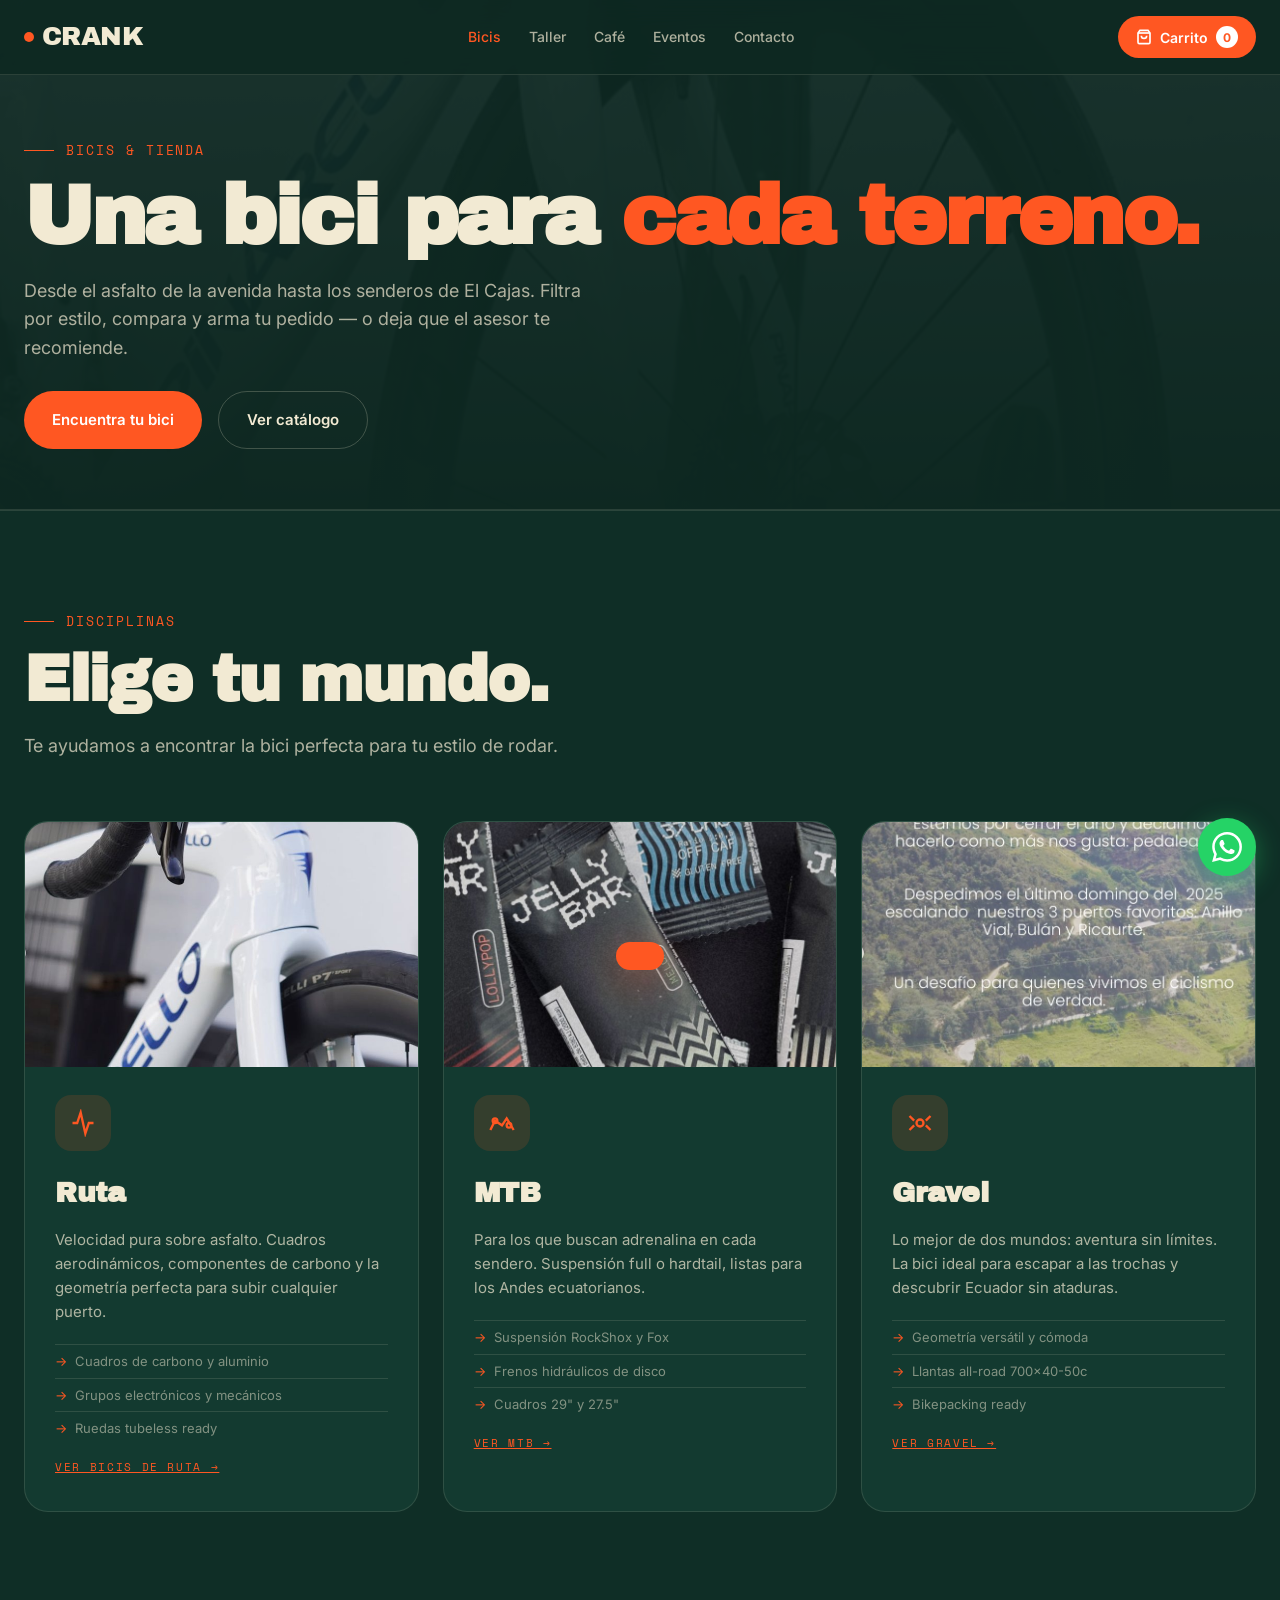
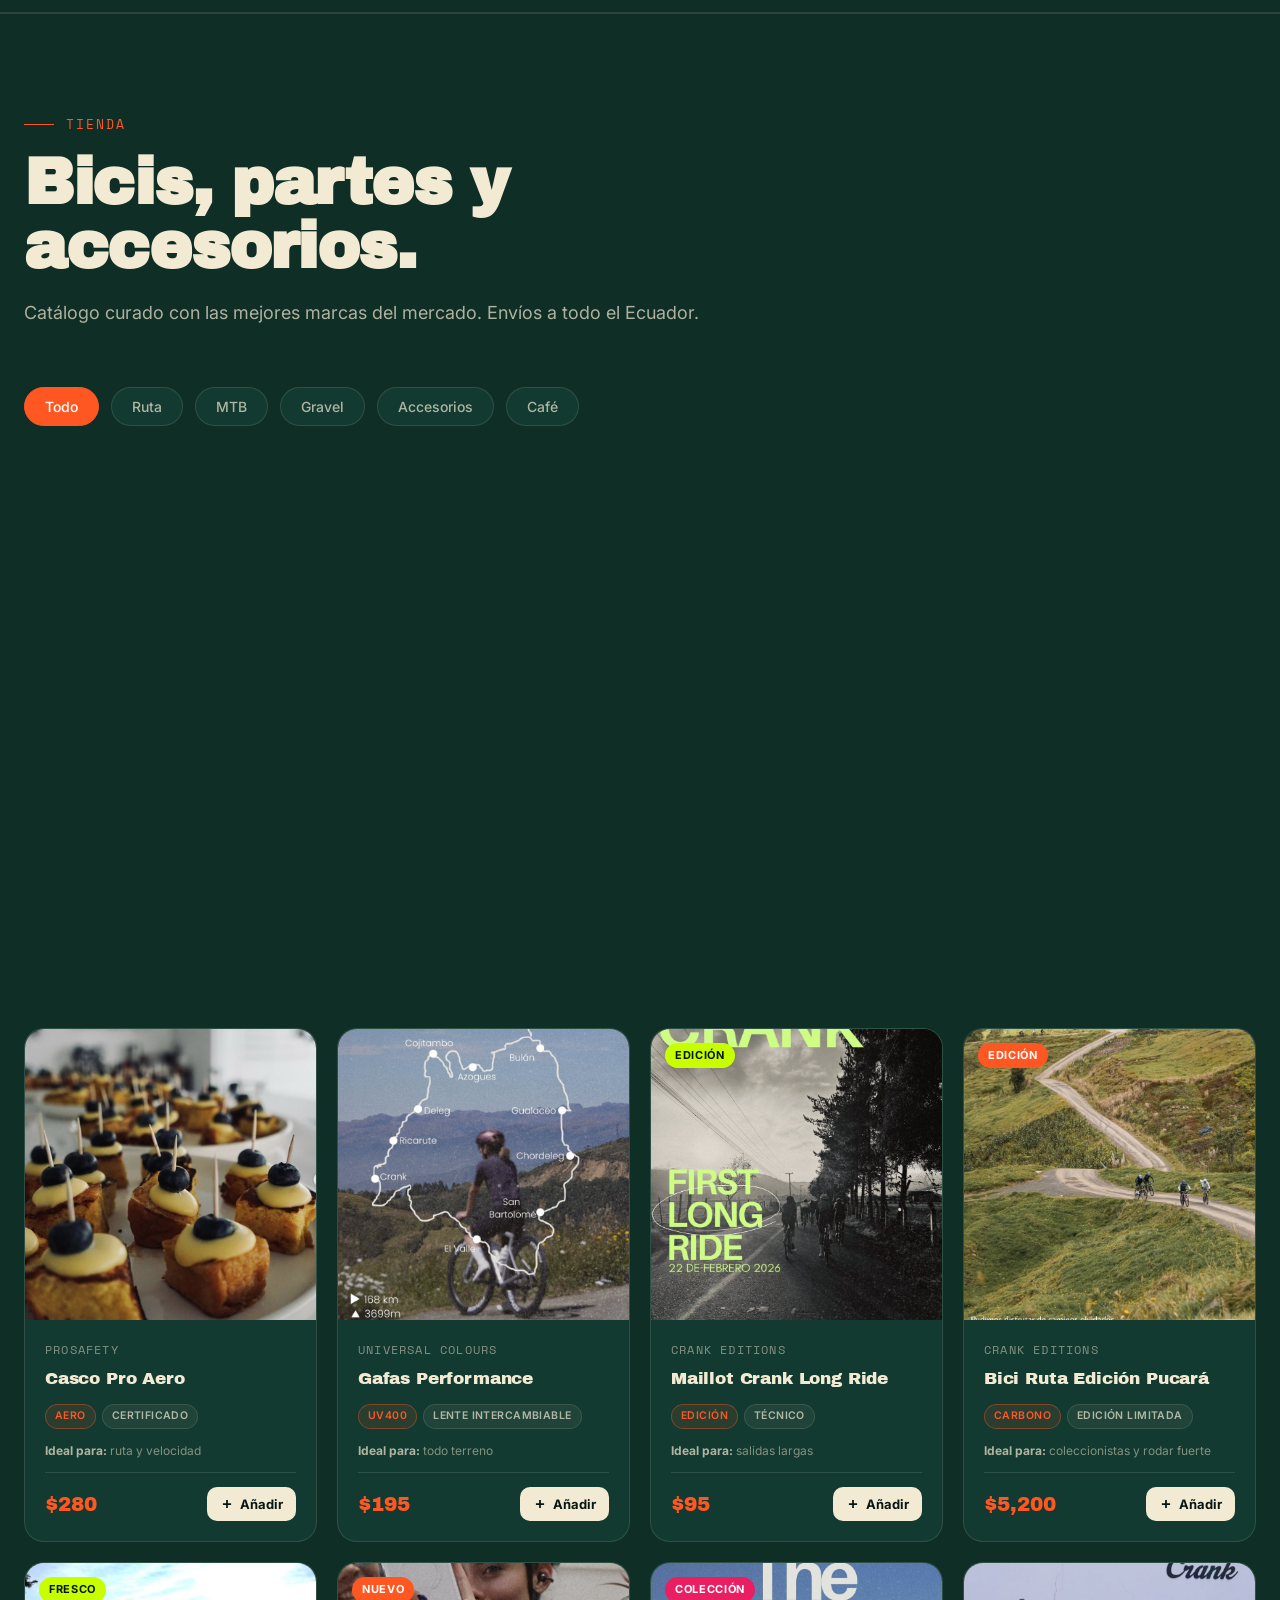
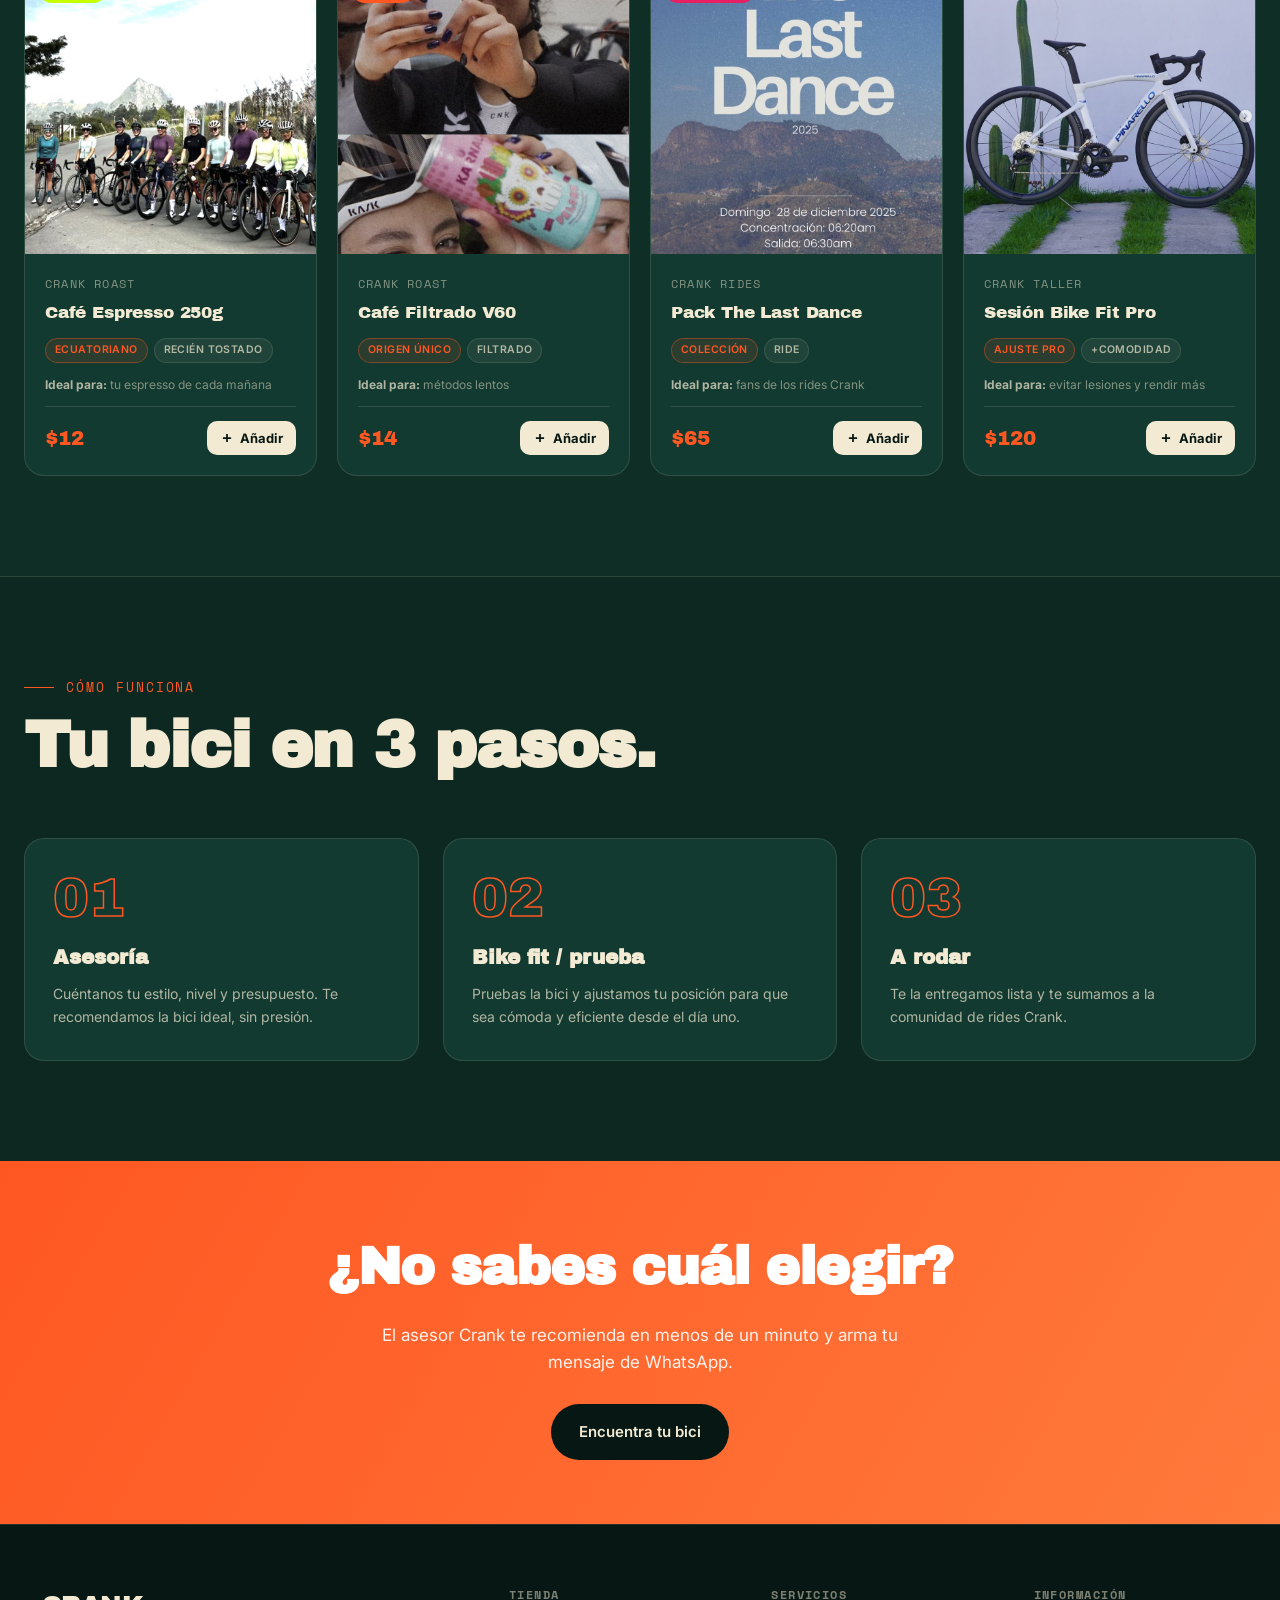
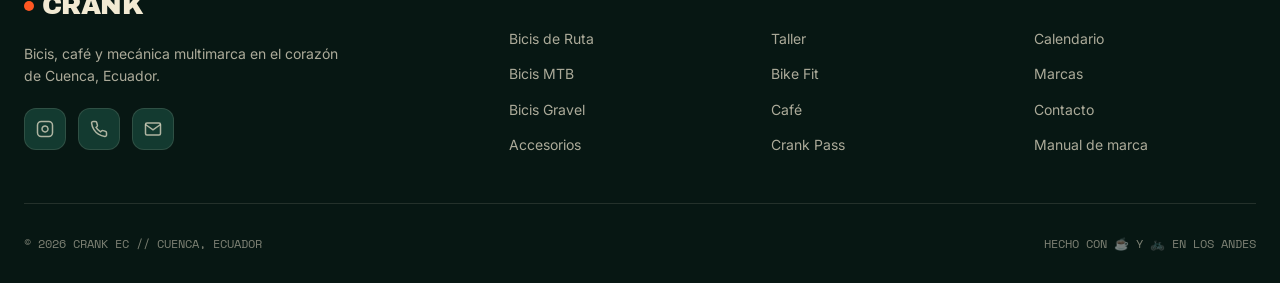
==== bicis.html @ f8bd555b "Rediseño multipágina: tienda, taller, café, eventos, contacto + asesor guiado" ====
<!DOCTYPE html>
<html lang="es">
<head>
<meta charset="UTF-8" />
<meta name="viewport" content="width=device-width, initial-scale=1.0" />
<title>Bicis y Tienda — Crank Cuenca</title>
<meta name="description" content="Bicicletas de ruta, MTB y gravel, accesorios y café en Crank Cuenca. Filtra por disciplina, compara y compra. Envíos a todo Ecuador." />
<meta property="og:title" content="Bicis y Tienda — Crank Cuenca" />
<meta property="og:description" content="Catálogo curado de bicicletas y accesorios. Ruta, MTB, gravel y más en Cuenca, Ecuador." />
<meta property="og:type" content="website" />
<meta property="og:image" content="img/bike-road.jpg" />
<link rel="preconnect" href="https://fonts.googleapis.com">
<link rel="preconnect" href="https://fonts.gstatic.com" crossorigin>
<link href="https://fonts.googleapis.com/css2?family=Archivo+Black&family=Archivo:wght@400;500;600;700;800&family=Inter:wght@300;400;500;600;700&family=Space+Mono:wght@400;700&display=swap" rel="stylesheet">
<link rel="stylesheet" href="site.css">
</head>
<body data-page="bicis">

<div id="site-header"></div>

<!-- PAGE HERO -->
<header class="page-hero">
  <div class="page-hero-bg" style="background-image:url('img/bike-road.jpg');"></div>
  <div class="container">
    <div class="section-eyebrow">Bicis &amp; Tienda</div>
    <h1>Una bici para <span class="accent">cada terreno.</span></h1>
    <p>Desde el asfalto de la avenida hasta los senderos de El Cajas. Filtra por estilo, compara y arma tu pedido — o deja que el asesor te recomiende.</p>
    <div class="hero-actions" style="margin-top:28px;">
      <a href="#" class="btn btn-primary" data-advisor="compra">Encuentra tu bici</a>
      <a href="#tienda" class="btn btn-outline">Ver catálogo</a>
    </div>
  </div>
</header>

<!-- DISCIPLINAS -->
<section id="disciplinas">
  <div class="container">
    <div class="section-header">
      <div class="section-eyebrow">Disciplinas</div>
      <h2 class="section-title">Elige tu mundo.</h2>
      <p class="section-desc">Te ayudamos a encontrar la bici perfecta para tu estilo de rodar.</p>
    </div>
    <div class="disciplines-grid">
      <div class="discipline reveal">
        <div class="discipline-img"><img src="img/white-bike-mountain.jpg" alt="Ciclismo de ruta" loading="lazy"/></div>
        <div class="discipline-body">
          <div class="discipline-icon"><svg width="28" height="28" viewBox="0 0 24 24" fill="none" stroke="currentColor" stroke-width="2"><path d="M3 12h4l3-9 4 18 3-9h4"/></svg></div>
          <h3>Ruta</h3>
          <p>Velocidad pura sobre asfalto. Cuadros aerodinámicos, componentes de carbono y la geometría perfecta para subir cualquier puerto.</p>
          <ul class="discipline-features">
            <li>Cuadros de carbono y aluminio</li>
            <li>Grupos electrónicos y mecánicos</li>
            <li>Ruedas tubeless ready</li>
          </ul>
          <a href="bicis.html?estilo=ruta#tienda" class="brand-link">Ver bicis de ruta →</a>
        </div>
      </div>
      <div class="discipline reveal">
        <div class="discipline-img"><img src="img/mtb-detail.jpg" alt="Mountain bike" loading="lazy"/></div>
        <div class="discipline-body">
          <div class="discipline-icon"><svg width="28" height="28" viewBox="0 0 24 24" fill="none" stroke="currentColor" stroke-width="2"><path d="M2 18l4-8 6 4 4-6 6 10"/><circle cx="6" cy="10" r="2"/><circle cx="18" cy="14" r="2"/></svg></div>
          <h3>MTB</h3>
          <p>Para los que buscan adrenalina en cada sendero. Suspensión full o hardtail, listas para los Andes ecuatorianos.</p>
          <ul class="discipline-features">
            <li>Suspensión RockShox y Fox</li>
            <li>Frenos hidráulicos de disco</li>
            <li>Cuadros 29" y 27.5"</li>
          </ul>
          <a href="bicis.html?estilo=mtb#tienda" class="brand-link">Ver MTB →</a>
        </div>
      </div>
      <div class="discipline reveal">
        <div class="discipline-img"><img src="img/mountain-path.jpg" alt="Bici gravel" loading="lazy"/></div>
        <div class="discipline-body">
          <div class="discipline-icon"><svg width="28" height="28" viewBox="0 0 24 24" fill="none" stroke="currentColor" stroke-width="2"><path d="M3 6l4 4M21 6l-4 4M3 18l4-4M21 18l-4-4"/><circle cx="12" cy="12" r="3"/></svg></div>
          <h3>Gravel</h3>
          <p>Lo mejor de dos mundos: aventura sin límites. La bici ideal para escapar a las trochas y descubrir Ecuador sin ataduras.</p>
          <ul class="discipline-features">
            <li>Geometría versátil y cómoda</li>
            <li>Llantas all-road 700x40-50c</li>
            <li>Bikepacking ready</li>
          </ul>
          <a href="bicis.html?estilo=gravel#tienda" class="brand-link">Ver gravel →</a>
        </div>
      </div>
    </div>
  </div>
</section>

<!-- TIENDA -->
<section class="bg-soft-section" id="tienda">
  <div class="container">
    <div class="section-header">
      <div class="section-eyebrow">Tienda</div>
      <h2 class="section-title">Bicis, partes y accesorios.</h2>
      <p class="section-desc">Catálogo curado con las mejores marcas del mercado. Envíos a todo el Ecuador.</p>
    </div>
    <div class="shop-filters">
      <button class="filter-btn active" data-filter="todo">Todo</button>
      <button class="filter-btn" data-filter="ruta">Ruta</button>
      <button class="filter-btn" data-filter="mtb">MTB</button>
      <button class="filter-btn" data-filter="gravel">Gravel</button>
      <button class="filter-btn" data-filter="accesorios">Accesorios</button>
      <button class="filter-btn" data-filter="cafe">Café</button>
    </div>
    <div class="products-grid" id="productsGrid"></div>
  </div>
</section>

<!-- PROCESO DE COMPRA -->
<section id="proceso">
  <div class="container">
    <div class="section-header">
      <div class="section-eyebrow">Cómo funciona</div>
      <h2 class="section-title">Tu bici en 3 pasos.</h2>
    </div>
    <div class="process-grid">
      <div class="process-step reveal"><div class="step-num">01</div><h4>Asesoría</h4><p>Cuéntanos tu estilo, nivel y presupuesto. Te recomendamos la bici ideal, sin presión.</p></div>
      <div class="process-step reveal"><div class="step-num">02</div><h4>Bike fit / prueba</h4><p>Pruebas la bici y ajustamos tu posición para que sea cómoda y eficiente desde el día uno.</p></div>
      <div class="process-step reveal"><div class="step-num">03</div><h4>A rodar</h4><p>Te la entregamos lista y te sumamos a la comunidad de rides Crank.</p></div>
    </div>
  </div>
</section>

<!-- FRANJA CTA -->
<div class="cta-band">
  <div class="container">
    <h2>¿No sabes cuál elegir?</h2>
    <p>El asesor Crank te recomienda en menos de un minuto y arma tu mensaje de WhatsApp.</p>
    <a href="#" class="btn" data-advisor="compra">Encuentra tu bici</a>
  </div>
</div>

<div id="site-footer"></div>

<script src="site.js" defer></script>
</body>
</html>
---- site.css ----
/* ==========================================================================
   CRANK — Hoja de estilos compartida (multipágina)
   Identidad visual original de Crank conservada. Solo se AGREGAN utilidades
   y componentes nuevos; nada del estilo previo fue eliminado.
   ========================================================================== */

* { box-sizing: border-box; margin: 0; padding: 0; }

:root {
  /* Brand palette */
  --forest: #0D2821;
  --forest-light: #194C3F;
  --forest-deep: #071713;
  --hueso: #F2EAD3;
  --hueso-light: #FAF6E9;
  --naranja: #FF5722;
  --naranja-hover: #FF7043;
  --lima: #C8FF00;
  --magenta: #E91E63;
  --carbon: #1A1A1A;
  --asphalt: #3D3D3D;
  --concrete: #737373;
  --offwhite: #FAFAF7;
  --line: rgba(242,234,211,0.12);
  --line-strong: rgba(242,234,211,0.22);

  /* Aliases for easy theme */
  --bg: var(--forest);
  --bg-soft: #0F2E26;
  --bg-card: #133A30;
  --text: var(--hueso);
  --text-dim: rgba(242,234,211,0.7);
  --text-muted: rgba(242,234,211,0.5);
  --accent: var(--naranja);
  --accent-hover: var(--naranja-hover);

  /* Layout tokens (nuevos) */
  --nav-h: 70px;
  --radius: 20px;
  --radius-lg: 24px;
  --maxw: 1280px;
}

html { scroll-behavior: smooth; }
body {
  font-family: 'Inter', -apple-system, BlinkMacSystemFont, sans-serif;
  background: var(--bg);
  color: var(--text);
  line-height: 1.6;
  overflow-x: hidden;
}

.container { max-width: var(--maxw); margin: 0 auto; padding: 0 24px; }

/* ===== NAV ===== */
nav {
  position: fixed; top: 0; left: 0; right: 0;
  z-index: 100;
  backdrop-filter: blur(14px);
  -webkit-backdrop-filter: blur(14px);
  background: rgba(13, 40, 33, 0.85);
  border-bottom: 1px solid var(--line);
  transition: padding 0.25s ease, background 0.25s ease;
}
.nav-inner {
  display: flex; align-items: center; justify-content: space-between;
  padding: 16px 24px;
  max-width: var(--maxw); margin: 0 auto;
  transition: padding 0.25s ease;
}
/* Header compactado al hacer scroll */
nav.scrolled { background: rgba(7, 23, 19, 0.92); }
nav.scrolled .nav-inner { padding: 9px 24px; }
nav.scrolled .logo { font-size: 22px; }

.logo {
  font-family: 'Archivo Black', sans-serif;
  font-size: 26px; letter-spacing: -0.02em;
  color: var(--text);
  text-decoration: none;
  display: flex; align-items: center; gap: 8px;
  transition: font-size 0.25s ease;
}
.logo-dot { width: 10px; height: 10px; background: var(--naranja); border-radius: 50%; }
.nav-links { display: flex; gap: 28px; list-style: none; align-items: center; }
.nav-links a {
  color: var(--text-dim);
  text-decoration: none;
  font-size: 14px; font-weight: 500;
  transition: color 0.2s;
}
.nav-links a:hover { color: var(--naranja); }
.nav-links a.active { color: var(--naranja); }
.nav-right { display: flex; align-items: center; gap: 14px; }
.nav-cart {
  background: var(--naranja);
  color: white;
  border: none;
  padding: 10px 18px;
  border-radius: 999px;
  font-weight: 600;
  font-size: 14px;
  cursor: pointer;
  display: flex; align-items: center; gap: 8px;
  transition: background 0.2s;
  font-family: inherit;
}
.nav-cart:hover { background: var(--naranja-hover); }
.nav-cart-count {
  background: white; color: var(--naranja);
  border-radius: 999px;
  min-width: 22px; height: 22px;
  display: inline-flex; align-items: center; justify-content: center;
  font-size: 12px; font-weight: 700;
  padding: 0 6px;
}

/* Hamburguesa móvil (nuevo) */
.nav-toggle {
  display: none;
  background: transparent; border: 1px solid var(--line-strong);
  color: var(--hueso); cursor: pointer;
  width: 42px; height: 42px; border-radius: 12px;
  align-items: center; justify-content: center;
}
.nav-toggle svg { width: 22px; height: 22px; }

/* Panel móvil deslizante */
.mobile-panel {
  position: fixed; top: 0; right: 0; bottom: 0;
  width: 100%; max-width: 320px;
  background: var(--bg-soft);
  border-left: 1px solid var(--line);
  z-index: 250;
  transform: translateX(100%);
  transition: transform 0.3s ease;
  display: flex; flex-direction: column;
  padding: 24px;
}
.mobile-panel.open { transform: translateX(0); }
.mobile-panel-head { display: flex; justify-content: space-between; align-items: center; margin-bottom: 28px; }
.mobile-panel a {
  color: var(--hueso); text-decoration: none;
  font-family: 'Archivo Black', sans-serif;
  font-size: 22px; padding: 12px 0;
  border-bottom: 1px solid var(--line);
  transition: color 0.2s;
}
.mobile-panel a:hover, .mobile-panel a.active { color: var(--naranja); }
.mobile-panel .btn { margin-top: 24px; justify-content: center; }
.mobile-overlay {
  position: fixed; inset: 0;
  background: rgba(7,23,19,0.7);
  z-index: 249; opacity: 0; pointer-events: none;
  transition: opacity 0.3s; backdrop-filter: blur(3px);
}
.mobile-overlay.open { opacity: 1; pointer-events: all; }

/* ===== HERO ===== */
.hero {
  min-height: 100vh;
  padding: 140px 0 60px;
  position: relative;
  overflow: hidden;
  background: var(--forest);
}
.hero-bg {
  position: absolute; inset: 0;
  background-image: url('img/hero-cyclist.jpg');
  background-size: cover;
  background-position: center 40%;
  opacity: 0.32;
  filter: contrast(1.05) saturate(0.85);
}
.hero-bg::after {
  content: '';
  position: absolute; inset: 0;
  background: linear-gradient(180deg,
    rgba(13,40,33,0.5) 0%,
    rgba(13,40,33,0.85) 60%,
    rgba(13,40,33,1) 100%);
}
.hero-content {
  position: relative;
  display: grid; grid-template-columns: 1.2fr 1fr; gap: 60px;
  align-items: center;
  min-height: calc(100vh - 200px);
}
.hero-tag {
  display: inline-flex; align-items: center; gap: 8px;
  background: rgba(255, 87, 34, 0.14);
  border: 1px solid rgba(255, 87, 34, 0.4);
  color: var(--naranja);
  padding: 7px 14px;
  border-radius: 999px;
  font-size: 13px; font-weight: 600;
  text-transform: uppercase;
  letter-spacing: 0.05em;
  margin-bottom: 28px;
}
.hero-tag-dot { width: 6px; height: 6px; background: var(--naranja); border-radius: 50%; animation: pulse 2s infinite; }
@keyframes pulse {
  0%, 100% { opacity: 1; }
  50% { opacity: 0.4; }
}
.hero h1 {
  font-family: 'Archivo Black', sans-serif;
  font-size: clamp(52px, 8vw, 110px);
  line-height: 0.95;
  letter-spacing: -0.03em;
  margin-bottom: 28px;
}
.hero h1 .accent { color: var(--naranja); }
.hero h1 .stroke {
  -webkit-text-stroke: 2px var(--hueso);
  color: transparent;
}
.hero p {
  font-size: 18px; color: var(--text-dim);
  max-width: 520px; margin-bottom: 36px;
}
.hero-actions { display: flex; gap: 16px; flex-wrap: wrap; }
.btn {
  display: inline-flex; align-items: center; gap: 10px;
  padding: 16px 28px;
  border-radius: 999px;
  font-weight: 600; font-size: 15px;
  text-decoration: none;
  cursor: pointer;
  border: none;
  transition: all 0.2s;
  font-family: inherit;
}
.btn-primary { background: var(--naranja); color: white; }
.btn-primary:hover { background: var(--naranja-hover); transform: translateY(-2px); }
.btn-outline {
  background: transparent;
  color: var(--text);
  border: 1px solid var(--line-strong);
}
.btn-outline:hover { border-color: var(--naranja); color: var(--naranja); }
.btn-lima { background: var(--lima); color: var(--forest-deep); }
.btn-lima:hover { background: #d8ff33; transform: translateY(-2px); }

.hero-visual {
  position: relative;
  display: flex; align-items: center; justify-content: center;
}
.hero-image {
  width: 100%; max-width: 480px;
  aspect-ratio: 4/5;
  border-radius: 24px;
  overflow: hidden;
  border: 1px solid var(--line);
  box-shadow: 0 30px 80px rgba(0,0,0,0.5), 0 0 60px rgba(255, 87, 34, 0.15);
  position: relative;
}
.hero-image img {
  width: 100%; height: 100%;
  object-fit: cover;
  display: block;
}
.stat-badge {
  position: absolute;
  background: var(--bg-card);
  border: 1px solid var(--line-strong);
  border-radius: 16px;
  padding: 14px 18px;
  backdrop-filter: blur(10px);
}
.stat-badge .num { font-family: 'Archivo Black', sans-serif; font-size: 22px; color: var(--naranja); }
.stat-badge .label { font-size: 11px; color: var(--text-dim); text-transform: uppercase; letter-spacing: 0.08em; }
.badge-1 { top: 8%; left: -10px; }
.badge-2 { bottom: 12%; right: -10px; }

/* Hero secundario para páginas internas (nuevo) */
.page-hero {
  padding: calc(var(--nav-h) + 70px) 0 60px;
  position: relative; overflow: hidden;
  border-bottom: 1px solid var(--line);
}
.page-hero .container { position: relative; z-index: 2; }
.page-hero-bg {
  position: absolute; inset: 0; background-size: cover; background-position: center;
  opacity: 0.22; filter: saturate(0.85);
}
.page-hero-bg::after {
  content: ''; position: absolute; inset: 0;
  background: linear-gradient(180deg, rgba(13,40,33,0.7), rgba(13,40,33,0.98));
}
.page-hero h1 {
  font-family: 'Archivo Black', sans-serif;
  font-size: clamp(40px, 6.5vw, 84px);
  line-height: 0.96; letter-spacing: -0.03em; margin-bottom: 20px;
}
.page-hero h1 .accent { color: var(--naranja); }
.page-hero p { font-size: 18px; color: var(--text-dim); max-width: 560px; }

/* ===== MARQUEE ===== */
.marquee {
  background: var(--lima);
  padding: 18px 0;
  overflow: hidden;
  border-top: 2px solid var(--forest-deep);
  border-bottom: 2px solid var(--forest-deep);
}
.marquee-track {
  display: flex; gap: 60px;
  white-space: nowrap;
  animation: scroll 30s linear infinite;
  font-family: 'Archivo Black', sans-serif;
  font-size: 22px;
  color: var(--forest-deep);
  letter-spacing: -0.01em;
}
.marquee-track span { display: inline-flex; align-items: center; gap: 60px; }
.marquee-track .dot { width: 12px; height: 12px; background: var(--forest-deep); border-radius: 50%; }
@keyframes scroll {
  0% { transform: translateX(0); }
  100% { transform: translateX(-50%); }
}

/* ===== SECTIONS ===== */
section { padding: 100px 0; position: relative; }
.section-header { margin-bottom: 60px; max-width: 720px; }
.section-eyebrow {
  color: var(--naranja);
  font-family: 'Space Mono', monospace;
  font-size: 13px;
  text-transform: uppercase;
  letter-spacing: 0.15em;
  margin-bottom: 16px;
  display: flex; align-items: center; gap: 12px;
}
.section-eyebrow::before {
  content: ''; width: 30px; height: 1px; background: var(--naranja);
}
.section-eyebrow.center { justify-content: center; }
.section-title {
  font-family: 'Archivo Black', sans-serif;
  font-size: clamp(36px, 5vw, 64px);
  line-height: 1;
  letter-spacing: -0.02em;
  margin-bottom: 20px;
  color: var(--hueso);
}
.section-desc { font-size: 18px; color: var(--text-dim); }

/* ===== DISCIPLINES ===== */
.bg-soft-section { background: var(--bg-soft); border-top: 1px solid var(--line); border-bottom: 1px solid var(--line); }
.bg-deep-section { background: var(--forest-deep); border-top: 1px solid var(--line); border-bottom: 1px solid var(--line); }
#disciplinas { background: var(--bg-soft); border-top: 1px solid var(--line); border-bottom: 1px solid var(--line); }
.disciplines-grid {
  display: grid; grid-template-columns: repeat(3, 1fr); gap: 24px;
}
.discipline {
  background: var(--bg-card);
  border: 1px solid var(--line);
  border-radius: 24px;
  overflow: hidden;
  transition: all 0.3s;
  display: flex; flex-direction: column;
}
.discipline:hover { border-color: var(--naranja); transform: translateY(-4px); }
.discipline-img {
  aspect-ratio: 16/10;
  overflow: hidden;
}
.discipline-img img {
  width: 100%; height: 100%;
  object-fit: cover;
  transition: transform 0.5s;
}
.discipline:hover .discipline-img img { transform: scale(1.06); }
.discipline-body { padding: 28px 30px 32px; }
.discipline-icon {
  width: 56px; height: 56px;
  background: rgba(255, 87, 34, 0.14);
  border-radius: 16px;
  display: flex; align-items: center; justify-content: center;
  margin-bottom: 20px;
  color: var(--naranja);
}
.discipline h3 {
  font-family: 'Archivo Black', sans-serif;
  font-size: 28px;
  margin-bottom: 12px;
  letter-spacing: -0.01em;
  color: var(--hueso);
}
.discipline p { color: var(--text-dim); margin-bottom: 20px; font-size: 15px; }
.discipline-features { list-style: none; }
.discipline-features li {
  color: var(--text-muted);
  font-size: 13px;
  padding: 6px 0;
  border-top: 1px solid var(--line);
  display: flex; align-items: center; gap: 8px;
}
.discipline-features li::before { content: '→'; color: var(--naranja); }

/* ===== SHOP ===== */
.shop-filters {
  display: flex; gap: 12px; margin-bottom: 36px; flex-wrap: wrap;
}
.filter-btn {
  background: var(--bg-card);
  border: 1px solid var(--line);
  color: var(--text-dim);
  padding: 10px 20px;
  border-radius: 999px;
  cursor: pointer;
  font-size: 14px; font-weight: 500;
  font-family: inherit;
  transition: all 0.2s;
}
.filter-btn:hover { color: var(--text); }
.filter-btn.active {
  background: var(--naranja);
  border-color: var(--naranja);
  color: white;
}
.products-grid {
  display: grid;
  grid-template-columns: repeat(auto-fill, minmax(260px, 1fr));
  gap: 20px;
}
.product {
  background: var(--bg-card);
  border: 1px solid var(--line);
  border-radius: 20px;
  overflow: hidden;
  transition: all 0.3s;
  display: flex; flex-direction: column;
}
.product:hover { border-color: var(--naranja); transform: translateY(-4px); }
.product-image {
  aspect-ratio: 1;
  background: var(--forest-deep);
  position: relative;
  overflow: hidden;
}
.product-image img {
  width: 100%; height: 100%;
  object-fit: cover;
  transition: transform 0.5s ease;
}
.product:hover .product-image img { transform: scale(1.06); }
.product-tag {
  position: absolute; top: 14px; left: 14px;
  background: var(--naranja);
  color: white;
  font-size: 11px; font-weight: 700;
  padding: 4px 10px;
  border-radius: 999px;
  text-transform: uppercase;
  letter-spacing: 0.06em;
}
.product-tag.lima { background: var(--lima); color: var(--forest-deep); }
.product-tag.magenta { background: var(--magenta); color: white; }
.product-info { padding: 20px; flex: 1; display: flex; flex-direction: column; }
.product-brand {
  color: var(--text-muted);
  font-size: 12px;
  text-transform: uppercase;
  letter-spacing: 0.1em;
  margin-bottom: 6px;
  font-family: 'Space Mono', monospace;
}
.product-name {
  font-family: 'Archivo Black', sans-serif;
  font-size: 17px;
  margin-bottom: 12px;
  letter-spacing: -0.01em;
  color: var(--hueso);
}
/* Atributos de producto (nuevo) */
.product-pills { display: flex; flex-wrap: wrap; gap: 6px; margin-bottom: 12px; }
.pill {
  font-size: 10.5px; font-weight: 600;
  padding: 3px 9px; border-radius: 999px;
  background: rgba(242,234,211,0.06);
  border: 1px solid var(--line);
  color: var(--text-dim);
  text-transform: uppercase; letter-spacing: 0.04em;
}
.pill.accent { color: var(--naranja); border-color: rgba(255,87,34,0.4); background: rgba(255,87,34,0.1); }
.product-ideal { font-size: 12px; color: var(--text-muted); margin-bottom: 12px; }
.product-ideal strong { color: var(--text-dim); }
.product-bottom {
  margin-top: auto;
  display: flex; align-items: center; justify-content: space-between;
  gap: 12px;
  padding-top: 14px;
  border-top: 1px solid var(--line);
}
.product-price {
  font-family: 'Archivo Black', sans-serif;
  font-size: 20px;
  color: var(--naranja);
}
.product-price small { font-family: 'Inter', sans-serif; font-size: 11px; color: var(--text-muted); font-weight: 500; display: block; }
.add-cart-btn {
  background: var(--hueso);
  color: var(--forest-deep);
  border: none;
  padding: 9px 13px;
  border-radius: 10px;
  cursor: pointer;
  font-weight: 700;
  font-size: 13px;
  transition: all 0.2s;
  display: inline-flex; align-items: center; gap: 6px;
  font-family: inherit;
}
.add-cart-btn:hover { background: var(--naranja); color: white; }

/* ===== REWARDS ===== */
#rewards {
  background: var(--forest-deep);
  border-top: 1px solid var(--line);
  border-bottom: 1px solid var(--line);
}
.rewards-grid {
  display: grid; grid-template-columns: 1fr 1fr; gap: 60px;
  align-items: center;
}
.rewards-card-visual {
  aspect-ratio: 1;
  background: var(--carbon);
  border-radius: 28px;
  border: 1px solid var(--line-strong);
  padding: 36px;
  display: flex; flex-direction: column; align-items: center; justify-content: center;
  text-align: center;
  position: relative;
  overflow: hidden;
}
.rewards-card-visual::before {
  content: '';
  position: absolute; inset: -2px;
  border-radius: 28px;
  padding: 3px;
  background: conic-gradient(from 180deg, var(--naranja), var(--lima), var(--magenta), var(--naranja));
  -webkit-mask: linear-gradient(#fff 0 0) content-box, linear-gradient(#fff 0 0);
  -webkit-mask-composite: xor;
  mask-composite: exclude;
  opacity: 0.6;
}
.rewards-circle {
  width: 200px; height: 200px;
  border-radius: 50%;
  background: var(--forest-deep);
  border: 4px solid transparent;
  background-image: linear-gradient(var(--forest-deep), var(--forest-deep)), conic-gradient(from 0deg, var(--naranja), var(--lima), var(--magenta), var(--naranja));
  background-origin: border-box;
  background-clip: padding-box, border-box;
  display: flex; align-items: center; justify-content: center;
  margin-bottom: 24px;
}
.rewards-circle-text {
  font-family: 'Archivo Black', sans-serif;
  font-size: 36px; color: var(--hueso);
  letter-spacing: -0.02em;
}
.rewards-stamps {
  display: grid; grid-template-columns: repeat(5, 1fr); gap: 10px;
  width: 100%; max-width: 320px;
  margin-top: 8px;
}
.stamp {
  aspect-ratio: 1;
  border: 2px solid var(--line-strong);
  border-radius: 50%;
  display: flex; align-items: center; justify-content: center;
  color: var(--text-muted);
}
.stamp.filled {
  background: var(--hueso);
  border-color: var(--hueso);
  color: var(--forest);
}
.stamp svg { width: 60%; height: 60%; }
.rewards-tiers {
  display: flex; flex-direction: column; gap: 16px;
  margin-top: 28px;
}
.tier {
  display: flex; align-items: center; gap: 16px;
  padding: 16px 20px;
  background: rgba(242,234,211,0.04);
  border: 1px solid var(--line);
  border-radius: 14px;
}
.tier-num {
  font-family: 'Archivo Black', sans-serif;
  font-size: 28px;
  color: var(--naranja);
  min-width: 50px;
}
.tier-info { flex: 1; }
.tier-info strong { color: var(--hueso); font-size: 15px; }
.tier-info p { color: var(--text-dim); font-size: 13px; margin-top: 2px; }

/* ===== CAFE ===== */
#cafe {
  background: var(--bg-soft);
  border-top: 1px solid var(--line);
  border-bottom: 1px solid var(--line);
}
.cafe-grid {
  display: grid; grid-template-columns: 1fr 1fr; gap: 60px;
  align-items: center;
}
.cafe-visual {
  aspect-ratio: 1;
  border-radius: 24px;
  border: 1px solid var(--line);
  overflow: hidden;
}
.cafe-visual img {
  width: 100%; height: 100%; object-fit: cover;
}
.cafe-features {
  display: grid; grid-template-columns: repeat(2, 1fr); gap: 14px;
  margin-top: 32px;
}
.cafe-feature {
  background: var(--bg-card);
  border: 1px solid var(--line);
  border-radius: 14px;
  padding: 18px;
}
.cafe-feature-num {
  font-family: 'Archivo Black', sans-serif;
  font-size: 30px; color: var(--naranja);
  line-height: 1;
}
.cafe-feature-label { color: var(--text-dim); font-size: 13px; margin-top: 6px; }

/* ===== TALLER ===== */
.services-grid {
  display: grid; grid-template-columns: repeat(auto-fit, minmax(260px, 1fr));
  gap: 1px;
  background: var(--line);
  border: 1px solid var(--line);
  border-radius: 24px;
  overflow: hidden;
}
.service {
  background: var(--bg-card);
  padding: 32px;
  transition: background 0.3s;
}
.service:hover { background: var(--bg-soft); }
.service-icon { color: var(--naranja); margin-bottom: 16px; }
.service h4 {
  font-family: 'Archivo Black', sans-serif;
  font-size: 19px;
  margin-bottom: 8px;
  letter-spacing: -0.01em;
  color: var(--hueso);
}
.service p { color: var(--text-dim); font-size: 14px; margin-bottom: 16px; }
.service-price {
  color: var(--naranja);
  font-family: 'Space Mono', monospace;
  font-size: 14px; font-weight: 700;
}

/* ===== CALENDAR ===== */
#calendario { background: var(--forest-deep); border-top: 1px solid var(--line); border-bottom: 1px solid var(--line); }
.events-list { display: flex; flex-direction: column; gap: 14px; }
.event {
  display: grid; grid-template-columns: 130px 1fr auto; gap: 24px;
  background: var(--bg-card);
  border: 1px solid var(--line);
  border-radius: 18px;
  padding: 24px 28px;
  align-items: center;
  transition: all 0.2s;
}
.event:hover { border-color: var(--naranja); }
.event-date {
  text-align: center;
  border-right: 1px solid var(--line);
  padding-right: 24px;
}
.event-date .day {
  font-family: 'Archivo Black', sans-serif;
  font-size: 38px; color: var(--naranja);
  line-height: 1;
}
.event-date .month {
  font-size: 12px; color: var(--text-dim);
  text-transform: uppercase; letter-spacing: 0.1em;
  margin-top: 4px;
  font-family: 'Space Mono', monospace;
}
.event-info h4 {
  font-family: 'Archivo Black', sans-serif;
  font-size: 22px;
  color: var(--hueso);
  letter-spacing: -0.01em;
  margin-bottom: 6px;
}
.event-info .meta {
  font-size: 13px; color: var(--text-dim);
  display: flex; gap: 18px; flex-wrap: wrap;
  margin-top: 4px;
}
.event-info .meta span { display: inline-flex; align-items: center; gap: 6px; }
.event-tag {
  font-size: 11px; font-weight: 700;
  padding: 4px 10px;
  border-radius: 999px;
  text-transform: uppercase;
  letter-spacing: 0.06em;
}
.event-tag.ride { background: rgba(255, 87, 34, 0.15); color: var(--naranja); border: 1px solid rgba(255, 87, 34, 0.4); }
.event-tag.evento { background: rgba(200, 255, 0, 0.12); color: var(--lima); border: 1px solid rgba(200, 255, 0, 0.4); }
.event-tag.female { background: rgba(233, 30, 99, 0.15); color: var(--magenta); border: 1px solid rgba(233, 30, 99, 0.4); }
.event-cta a {
  color: var(--hueso); text-decoration: none;
  font-weight: 600; font-size: 14px;
  border: 1px solid var(--line-strong);
  padding: 10px 18px; border-radius: 999px;
  display: inline-flex; align-items: center; gap: 6px;
  transition: all 0.2s;
}
.event-cta a:hover { background: var(--naranja); border-color: var(--naranja); color: white; }

/* ===== MARCAS ===== */
#marcas { background: var(--bg-soft); border-top: 1px solid var(--line); border-bottom: 1px solid var(--line); }
.brands-grid {
  display: grid;
  grid-template-columns: repeat(auto-fit, minmax(260px, 1fr));
  gap: 20px;
}
.brand {
  background: var(--bg-card);
  border: 1px solid var(--line);
  border-radius: 20px;
  padding: 36px 28px;
  text-align: center;
  transition: all 0.3s;
  text-decoration: none;
  color: inherit;
  display: block;
}
.brand:hover { border-color: var(--naranja); transform: translateY(-4px); }
.brand-logomark {
  height: 80px;
  display: flex; align-items: center; justify-content: center;
  margin-bottom: 18px;
}
.brand-logomark .uc-logo {
  font-family: 'Archivo Black', sans-serif;
  font-size: 22px;
  color: var(--hueso);
  letter-spacing: 0.04em;
  line-height: 1;
  text-align: center;
}
.brand-logomark .uc-logo small {
  display: block;
  font-family: 'Space Mono', monospace;
  font-size: 10px;
  color: var(--naranja);
  letter-spacing: 0.18em;
  margin-top: 8px;
  font-weight: 700;
}
.brand-logomark .oneup-logo {
  font-family: 'Archivo Black', sans-serif;
  font-size: 30px;
  color: var(--lima);
  letter-spacing: -0.04em;
  line-height: 1;
}
.brand-logomark .oneup-logo span {
  font-family: 'Inter', sans-serif;
  font-weight: 300;
  font-size: 14px;
  color: var(--text-dim);
  display: block;
  letter-spacing: 0.06em;
  margin-top: 6px;
}
.brand-tag {
  color: var(--naranja);
  font-family: 'Space Mono', monospace;
  font-size: 11px;
  text-transform: uppercase;
  letter-spacing: 0.15em;
  margin-bottom: 10px;
}
.brand h4 {
  font-family: 'Archivo Black', sans-serif;
  font-size: 18px;
  color: var(--hueso);
  margin-bottom: 10px;
}
.brand p { color: var(--text-dim); font-size: 13px; }
.brand-link {
  color: var(--naranja);
  font-family: 'Space Mono', monospace;
  font-size: 11px;
  text-transform: uppercase;
  letter-spacing: 0.15em;
  margin-top: 14px;
  display: inline-block;
}

/* ===== GALLERY ===== */
.gallery-grid {
  display: grid;
  grid-template-columns: repeat(4, 1fr);
  grid-auto-rows: 1fr;
  gap: 12px;
}
.gallery-grid > div {
  aspect-ratio: 1;
  border-radius: 16px;
  overflow: hidden;
  position: relative;
  cursor: pointer;
  border: 1px solid var(--line);
}
.gallery-grid > div.tall { grid-row: span 2; aspect-ratio: 1 / 2; }
.gallery-grid > div.wide { grid-column: span 2; aspect-ratio: 2 / 1; }
.gallery-grid img {
  width: 100%; height: 100%;
  object-fit: cover;
  transition: transform 0.6s ease;
}
.gallery-grid > div::after {
  content: '';
  position: absolute; inset: 0;
  background: linear-gradient(180deg, transparent 60%, rgba(7,23,19,0.7));
  opacity: 0;
  transition: opacity 0.3s;
}
.gallery-grid > div:hover img { transform: scale(1.08); }
.gallery-grid > div:hover::after { opacity: 1; }
.gallery-cta { margin-top: 36px; text-align: center; }
/* Filtros de galería (nuevo, opcional) */
.gallery-grid > div.hide { display: none; }

/* ===== CONTACTO + FORM ===== */
#contacto { background: var(--forest-deep); }
.contact-grid {
  display: grid; grid-template-columns: 1fr 1fr; gap: 32px;
}
.contact-card {
  background: var(--bg-card);
  border: 1px solid var(--line);
  border-radius: 24px;
  padding: 36px;
}
.contact-card h3 {
  font-family: 'Archivo Black', sans-serif;
  font-size: 24px;
  margin-bottom: 20px;
  color: var(--hueso);
}
.contact-row {
  display: flex; align-items: center; gap: 16px;
  padding: 14px 0;
  border-bottom: 1px solid var(--line);
}
.contact-row:last-child { border-bottom: none; }
.contact-icon {
  width: 42px; height: 42px;
  background: rgba(255, 87, 34, 0.14);
  border-radius: 12px;
  display: flex; align-items: center; justify-content: center;
  color: var(--naranja);
  flex-shrink: 0;
}
.contact-row .label { font-size: 11px; color: var(--text-muted); text-transform: uppercase; letter-spacing: 0.1em; }
.contact-row .value { font-size: 15px; color: var(--text); font-weight: 500; }
.contact-row a { color: inherit; text-decoration: none; }
.contact-row a:hover { color: var(--naranja); }
.hours-list { list-style: none; }
.hours-list li {
  display: flex; justify-content: space-between;
  padding: 8px 0;
  border-bottom: 1px solid var(--line);
  font-size: 14px;
}
.hours-list li:last-child { border-bottom: none; }
.hours-list li span:first-child { color: var(--text-dim); }
.hours-list li.closed span:last-child { color: var(--text-muted); }

/* ===== FORM ===== */
.form-section {
  padding: 100px 0;
  background: var(--bg-soft);
  border-top: 1px solid var(--line);
  border-bottom: 1px solid var(--line);
}
.form-wrapper {
  max-width: 720px; margin: 0 auto;
  background: var(--bg-card);
  border: 1px solid var(--line);
  border-radius: 24px;
  padding: 48px;
}
.form-tabs {
  display: flex; gap: 8px;
  background: var(--forest-deep);
  border-radius: 12px;
  padding: 6px;
  margin-bottom: 32px;
}
.form-tab {
  flex: 1;
  padding: 12px 16px;
  background: transparent;
  border: none;
  border-radius: 8px;
  color: var(--text-dim);
  cursor: pointer;
  font-weight: 600; font-size: 14px;
  font-family: inherit;
  transition: all 0.2s;
}
.form-tab.active {
  background: var(--naranja); color: white;
}
.form-row {
  display: grid; grid-template-columns: 1fr 1fr; gap: 16px;
  margin-bottom: 16px;
}
.form-field { display: flex; flex-direction: column; }
.form-field label {
  font-size: 12px; color: var(--text-dim);
  text-transform: uppercase; letter-spacing: 0.08em;
  margin-bottom: 8px;
  font-weight: 600;
}
.form-field input, .form-field select, .form-field textarea {
  background: var(--forest-deep);
  border: 1px solid var(--line);
  border-radius: 10px;
  padding: 14px 16px;
  color: var(--hueso);
  font-family: inherit;
  font-size: 14px;
  transition: border-color 0.2s;
}
.form-field input:focus, .form-field select:focus, .form-field textarea:focus {
  outline: none;
  border-color: var(--naranja);
}
.form-field textarea { min-height: 100px; resize: vertical; }
.form-submit {
  width: 100%;
  margin-top: 24px;
  background: var(--naranja);
  color: white;
  border: none;
  padding: 16px;
  border-radius: 12px;
  font-weight: 700; font-size: 15px;
  cursor: pointer;
  font-family: inherit;
  transition: background 0.2s;
}
.form-submit:hover { background: var(--naranja-hover); }
.form-pane { display: none; }
.form-pane.active { display: block; }

/* ===== FOOTER ===== */
footer {
  background: var(--forest-deep);
  border-top: 1px solid var(--line);
  padding: 60px 0 30px;
}
.footer-grid {
  display: grid; grid-template-columns: 2fr 1fr 1fr 1fr; gap: 40px;
  margin-bottom: 40px;
}
.footer-col h5 {
  font-size: 12px;
  text-transform: uppercase;
  letter-spacing: 0.12em;
  color: var(--text-muted);
  margin-bottom: 16px;
  font-family: 'Space Mono', monospace;
}
.footer-col ul { list-style: none; }
.footer-col ul li { padding: 5px 0; }
.footer-col ul a { color: var(--text-dim); text-decoration: none; font-size: 14px; transition: color 0.2s; }
.footer-col ul a:hover { color: var(--naranja); }
.footer-tagline { color: var(--text-dim); font-size: 14px; margin-top: 16px; max-width: 320px; }
.footer-social { display: flex; gap: 12px; margin-top: 20px; }
.footer-social a {
  width: 42px; height: 42px;
  background: var(--bg-card);
  border: 1px solid var(--line);
  border-radius: 12px;
  display: flex; align-items: center; justify-content: center;
  color: var(--text-dim);
  transition: all 0.2s;
}
.footer-social a:hover { background: var(--naranja); border-color: var(--naranja); color: white; }
.footer-bottom {
  padding-top: 30px;
  border-top: 1px solid var(--line);
  display: flex; justify-content: space-between; align-items: center;
  color: var(--text-muted);
  font-size: 12px;
  font-family: 'Space Mono', monospace;
}

/* ===== CART DRAWER ===== */
.cart-overlay {
  position: fixed; inset: 0;
  background: rgba(7,23,19,0.8);
  z-index: 200;
  opacity: 0; pointer-events: none;
  transition: opacity 0.3s;
  backdrop-filter: blur(4px);
}
.cart-overlay.open { opacity: 1; pointer-events: all; }
.cart-drawer {
  position: fixed; top: 0; right: 0; bottom: 0;
  width: 100%; max-width: 460px;
  background: var(--bg-soft);
  border-left: 1px solid var(--line);
  z-index: 201;
  transform: translateX(100%);
  transition: transform 0.3s;
  display: flex; flex-direction: column;
}
.cart-drawer.open { transform: translateX(0); }
.cart-header {
  padding: 24px;
  border-bottom: 1px solid var(--line);
  display: flex; justify-content: space-between; align-items: center;
}
.cart-header h3 { font-family: 'Archivo Black', sans-serif; font-size: 22px; color: var(--hueso); }
.cart-close {
  background: transparent; border: none;
  color: var(--text); cursor: pointer;
  width: 36px; height: 36px;
  display: flex; align-items: center; justify-content: center;
  border-radius: 10px;
  transition: background 0.2s;
}
.cart-close:hover { background: var(--bg-card); }
.cart-items { flex: 1; overflow-y: auto; padding: 20px 24px; }
.cart-item { display: flex; gap: 14px; padding: 14px 0; border-bottom: 1px solid var(--line); }
.cart-item-image {
  width: 70px; height: 70px;
  background: var(--bg-card);
  border-radius: 10px;
  flex-shrink: 0;
  overflow: hidden;
}
.cart-item-image img { width: 100%; height: 100%; object-fit: cover; }
.cart-item-info { flex: 1; }
.cart-item-name { font-weight: 600; font-size: 14px; margin-bottom: 4px; color: var(--hueso); }
.cart-item-price { color: var(--naranja); font-weight: 700; font-size: 14px; font-family: 'Space Mono', monospace; }
.cart-qty { display: flex; align-items: center; gap: 8px; margin-top: 8px; }
.cart-qty button {
  width: 26px; height: 26px;
  background: var(--bg-card);
  border: 1px solid var(--line);
  color: var(--text); border-radius: 6px;
  cursor: pointer; font-size: 14px;
  font-family: inherit;
}
.cart-qty button:hover { border-color: var(--naranja); }
.cart-qty span { min-width: 24px; text-align: center; font-weight: 600; font-size: 14px; }
.cart-empty { text-align: center; padding: 60px 24px; color: var(--text-muted); }
.cart-footer { padding: 20px 24px; border-top: 1px solid var(--line); background: var(--forest-deep); }
.cart-total {
  display: flex; justify-content: space-between;
  margin-bottom: 14px;
  font-family: 'Archivo Black', sans-serif;
  font-size: 22px;
  color: var(--hueso);
}
.cart-total .amount { color: var(--naranja); }
.pay-options {
  display: grid; grid-template-columns: 1fr 1fr; gap: 10px;
  margin-bottom: 8px;
}
.pay-btn {
  background: var(--bg-card);
  color: var(--hueso);
  border: 1px solid var(--line);
  padding: 14px 12px;
  border-radius: 12px;
  font-weight: 700; font-size: 13px;
  cursor: pointer;
  font-family: inherit;
  transition: all 0.2s;
  display: flex; flex-direction: column; align-items: center; gap: 4px;
}
.pay-btn:hover { border-color: var(--naranja); }
.pay-btn.whatsapp { background: #25D366; color: white; border-color: #25D366; }
.pay-btn.whatsapp:hover { background: #1ebe5a; }
.pay-btn.bank { background: var(--lima); color: var(--forest-deep); border-color: var(--lima); }
.pay-btn.bank:hover { background: #d8ff33; }
.pay-btn svg { margin-bottom: 4px; }
.pay-btn-label { font-size: 12px; opacity: 0.85; font-weight: 500; }
.checkout-note { font-size: 11px; color: var(--text-muted); text-align: center; margin-top: 10px; }

/* ===== TOAST ===== */
.toast {
  position: fixed; bottom: 30px; left: 50%;
  transform: translateX(-50%) translateY(100px);
  background: var(--naranja);
  color: white;
  padding: 14px 24px;
  border-radius: 999px;
  font-weight: 600;
  font-size: 14px;
  z-index: 300;
  transition: transform 0.3s;
  box-shadow: 0 10px 40px rgba(255, 87, 34, 0.4);
}
.toast.show { transform: translateX(-50%) translateY(0); }

/* ===== MODAL (bank info) ===== */
.modal-overlay {
  position: fixed; inset: 0;
  background: rgba(7,23,19,0.85);
  z-index: 400;
  display: none; align-items: center; justify-content: center;
  padding: 20px;
  backdrop-filter: blur(8px);
}
.modal-overlay.open { display: flex; }
.modal {
  background: var(--bg-soft);
  border: 1px solid var(--line-strong);
  border-radius: 20px;
  padding: 36px;
  max-width: 480px; width: 100%;
  color: var(--hueso);
  max-height: 90vh; overflow-y: auto;
}
.modal h3 { font-family: 'Archivo Black', sans-serif; font-size: 24px; margin-bottom: 8px; }
.modal p.sub { color: var(--text-dim); font-size: 14px; margin-bottom: 24px; }
.bank-row {
  display: flex; justify-content: space-between;
  padding: 12px 0;
  border-bottom: 1px solid var(--line);
  font-size: 14px;
  align-items: center; gap: 8px;
}
.bank-row:last-of-type { border: none; }
.bank-row span:first-child { color: var(--text-dim); }
.bank-row span:nth-child(2) { color: var(--hueso); font-weight: 600; font-family: 'Space Mono', monospace; user-select: all; margin-left: auto; }
.bank-row button.copy {
  background: transparent; border: 1px solid var(--line);
  color: var(--text); cursor: pointer;
  width: 28px; height: 28px; border-radius: 6px;
  font-family: inherit;
  transition: all 0.2s;
  display: inline-flex; align-items: center; justify-content: center;
}
.bank-row button.copy:hover { border-color: var(--naranja); }
.modal-cta { margin-top: 24px; display: flex; gap: 10px; }
.modal-cta button {
  flex: 1; padding: 14px; border-radius: 10px;
  font-weight: 700; font-size: 14px; cursor: pointer;
  border: none; font-family: inherit;
}
.modal-cta .confirm { background: var(--naranja); color: white; }
.modal-cta .confirm:hover { background: var(--naranja-hover); }
.modal-cta .cancel { background: var(--bg-card); color: var(--hueso); border: 1px solid var(--line); }

/* ==========================================================================
   COMPONENTES NUEVOS (concepto Lumière → adaptado a Crank)
   ========================================================================== */

/* --- Reveal on scroll --- */
.reveal { opacity: 0; transform: translateY(24px); transition: opacity 0.6s ease, transform 0.6s ease; }
.reveal.in { opacity: 1; transform: none; }
@media (prefers-reduced-motion: reduce) {
  .reveal { opacity: 1; transform: none; transition: none; }
}

/* --- Tira de confianza (stats band) --- */
.trust-strip { background: var(--forest-deep); border-bottom: 1px solid var(--line); padding: 0; }
.trust-grid {
  display: grid; grid-template-columns: repeat(4, 1fr);
  border-left: 1px solid var(--line);
}
.trust-item {
  padding: 36px 24px; text-align: center;
  border-right: 1px solid var(--line);
}
.trust-item .num { font-family: 'Archivo Black', sans-serif; font-size: clamp(32px,4vw,48px); color: var(--naranja); line-height: 1; }
.trust-item .label { color: var(--text-dim); font-size: 13px; margin-top: 8px; text-transform: uppercase; letter-spacing: 0.08em; }

/* --- Segmentos "Compra por tu estilo" --- */
.segments-grid {
  display: grid; grid-template-columns: repeat(3, 1fr); gap: 18px;
}
.segment {
  position: relative; overflow: hidden;
  border: 1px solid var(--line); border-radius: 20px;
  min-height: 240px; display: flex; flex-direction: column; justify-content: flex-end;
  padding: 28px; text-decoration: none; color: var(--hueso);
  transition: all 0.3s; background: var(--bg-card);
}
.segment img {
  position: absolute; inset: 0; width: 100%; height: 100%;
  object-fit: cover; opacity: 0.45; transition: transform 0.5s, opacity 0.3s; z-index: 0;
}
.segment::after { content: ''; position: absolute; inset: 0; background: linear-gradient(180deg, transparent 30%, rgba(7,23,19,0.92)); z-index: 1; }
.segment > * { position: relative; z-index: 2; }
.segment:hover { border-color: var(--naranja); transform: translateY(-4px); }
.segment:hover img { transform: scale(1.07); opacity: 0.55; }
.segment .seg-kicker { font-family: 'Space Mono', monospace; font-size: 11px; color: var(--lima); text-transform: uppercase; letter-spacing: 0.14em; margin-bottom: 8px; }
.segment h3 { font-family: 'Archivo Black', sans-serif; font-size: 26px; letter-spacing: -0.01em; margin-bottom: 6px; }
.segment p { color: var(--text-dim); font-size: 13px; }
.segment .seg-arrow { margin-top: 14px; color: var(--naranja); font-weight: 700; font-size: 14px; display: inline-flex; align-items: center; gap: 6px; }

/* --- Disparadores de intención --- */
.intent-grid {
  display: grid; grid-template-columns: repeat(4, 1fr); gap: 14px;
}
.intent {
  background: var(--bg-card); border: 1px solid var(--line);
  border-radius: 16px; padding: 24px 22px;
  cursor: pointer; text-align: left; color: var(--hueso);
  font-family: inherit; transition: all 0.25s;
  display: flex; flex-direction: column; gap: 10px; text-decoration: none;
}
.intent:hover { border-color: var(--naranja); transform: translateY(-3px); background: var(--bg-soft); }
.intent .intent-icon { width: 44px; height: 44px; border-radius: 12px; background: rgba(255,87,34,0.14); color: var(--naranja); display: flex; align-items: center; justify-content: center; }
.intent strong { font-size: 15px; color: var(--hueso); font-weight: 700; }
.intent span { font-size: 13px; color: var(--text-dim); }

/* --- Proceso (3 pasos) --- */
.process-grid { display: grid; grid-template-columns: repeat(3, 1fr); gap: 24px; }
.process-step { position: relative; padding: 32px 28px; background: var(--bg-card); border: 1px solid var(--line); border-radius: 20px; }
.process-step .step-num {
  font-family: 'Archivo Black', sans-serif; font-size: 54px; line-height: 1;
  color: transparent; -webkit-text-stroke: 1.5px var(--naranja); margin-bottom: 16px;
}
.process-step h4 { font-family: 'Archivo Black', sans-serif; font-size: 20px; color: var(--hueso); margin-bottom: 10px; }
.process-step p { color: var(--text-dim); font-size: 14px; }

/* --- Diferenciadores "Por qué Crank" --- */
.diff-grid { display: grid; grid-template-columns: repeat(3, 1fr); gap: 18px; }
.diff { background: var(--bg-card); border: 1px solid var(--line); border-radius: 18px; padding: 28px; transition: all 0.3s; }
.diff:hover { border-color: var(--naranja); transform: translateY(-3px); }
.diff .diff-icon { width: 50px; height: 50px; border-radius: 14px; background: rgba(255,87,34,0.14); color: var(--naranja); display: flex; align-items: center; justify-content: center; margin-bottom: 18px; }
.diff h4 { font-family: 'Archivo Black', sans-serif; font-size: 18px; color: var(--hueso); margin-bottom: 8px; }
.diff p { color: var(--text-dim); font-size: 14px; }

/* --- Slider antes / después --- */
.ba-wrap { max-width: 900px; margin: 0 auto; }
.ba-slider {
  position: relative; width: 100%; aspect-ratio: 16/10; border-radius: 20px;
  overflow: hidden; border: 1px solid var(--line-strong); user-select: none; touch-action: none;
}
.ba-slider img { position: absolute; inset: 0; width: 100%; height: 100%; object-fit: cover; pointer-events: none; }
.ba-after { clip-path: inset(0 0 0 50%); }
.ba-label { position: absolute; bottom: 16px; padding: 6px 14px; border-radius: 999px; font-size: 12px; font-weight: 700; text-transform: uppercase; letter-spacing: 0.06em; z-index: 3; }
.ba-label.before { left: 16px; background: rgba(7,23,19,0.7); color: var(--hueso); border: 1px solid var(--line-strong); }
.ba-label.after { right: 16px; background: var(--naranja); color: white; }
.ba-handle { position: absolute; top: 0; bottom: 0; left: 50%; width: 3px; background: var(--hueso); z-index: 4; transform: translateX(-50%); cursor: ew-resize; }
.ba-handle::after {
  content: '⇄'; position: absolute; top: 50%; left: 50%; transform: translate(-50%,-50%);
  width: 42px; height: 42px; border-radius: 50%; background: var(--hueso); color: var(--forest-deep);
  display: flex; align-items: center; justify-content: center; font-size: 18px; font-weight: 700;
  box-shadow: 0 4px 16px rgba(0,0,0,0.4);
}

/* --- Prueba social --- */
.rating-badge {
  display: inline-flex; align-items: center; gap: 10px;
  background: var(--bg-card); border: 1px solid var(--line-strong);
  border-radius: 999px; padding: 10px 20px; margin-bottom: 28px;
}
.rating-badge .stars { color: var(--lima); font-size: 18px; letter-spacing: 2px; }
.rating-badge .score { font-family: 'Archivo Black', sans-serif; color: var(--hueso); font-size: 16px; }
.rating-badge .count { color: var(--text-dim); font-size: 13px; }
.testimonials-grid { display: grid; grid-template-columns: repeat(3, 1fr); gap: 18px; }
.testimonial { background: var(--bg-card); border: 1px solid var(--line); border-radius: 18px; padding: 28px; }
.testimonial .stars { color: var(--lima); font-size: 14px; letter-spacing: 2px; margin-bottom: 14px; }
.testimonial p { color: var(--text); font-size: 15px; margin-bottom: 18px; }
.testimonial .who { display: flex; align-items: center; gap: 12px; }
.testimonial .avatar { width: 42px; height: 42px; border-radius: 50%; background: var(--naranja); color: white; display: flex; align-items: center; justify-content: center; font-family: 'Archivo Black', sans-serif; font-size: 16px; }
.testimonial .who strong { display: block; font-size: 14px; color: var(--hueso); }
.testimonial .who span { font-size: 12px; color: var(--text-muted); }
.placeholder-note {
  font-family: 'Space Mono', monospace; font-size: 11px; color: var(--lima);
  background: rgba(200,255,0,0.08); border: 1px dashed rgba(200,255,0,0.4);
  border-radius: 8px; padding: 8px 12px; margin-bottom: 24px; display: inline-block;
}

/* --- FAQ acordeón --- */
.faq-list { max-width: 820px; margin: 0 auto; }
.faq-item { border: 1px solid var(--line); border-radius: 14px; margin-bottom: 12px; background: var(--bg-card); overflow: hidden; }
.faq-q {
  width: 100%; text-align: left; background: transparent; border: none;
  color: var(--hueso); font-family: inherit; font-weight: 600; font-size: 16px;
  padding: 22px 24px; cursor: pointer; display: flex; justify-content: space-between; align-items: center; gap: 16px;
}
.faq-q .icon { color: var(--naranja); font-size: 22px; transition: transform 0.25s; flex-shrink: 0; }
.faq-item.open .faq-q .icon { transform: rotate(45deg); }
.faq-a { max-height: 0; overflow: hidden; transition: max-height 0.3s ease; }
.faq-a-inner { padding: 0 24px 22px; color: var(--text-dim); font-size: 14px; }

/* --- Franjas CTA a todo el ancho --- */
.cta-band {
  background: linear-gradient(120deg, var(--naranja), #ff7a3c);
  padding: 64px 0; text-align: center;
}
.cta-band.lima { background: var(--lima); }
.cta-band.lima h2, .cta-band.lima p { color: var(--forest-deep); }
.cta-band h2 { font-family: 'Archivo Black', sans-serif; font-size: clamp(30px,4.5vw,52px); color: white; margin-bottom: 14px; letter-spacing: -0.02em; }
.cta-band p { color: rgba(255,255,255,0.9); font-size: 17px; margin-bottom: 28px; max-width: 560px; margin-left: auto; margin-right: auto; }
.cta-band .btn { background: var(--forest-deep); color: var(--hueso); }
.cta-band .btn:hover { background: #04100c; transform: translateY(-2px); }
.cta-band.lima .btn { background: var(--forest-deep); color: var(--hueso); }

/* --- WhatsApp flotante --- */
.wa-float {
  position: fixed; bottom: 24px; right: 24px; z-index: 150;
  width: 58px; height: 58px; border-radius: 50%;
  background: #25D366; color: white;
  display: flex; align-items: center; justify-content: center;
  box-shadow: 0 8px 28px rgba(37,211,102,0.45);
  text-decoration: none; transition: transform 0.2s;
}
.wa-float:hover { transform: scale(1.08); }
.wa-float svg { width: 30px; height: 30px; }

/* --- Asesor guiado (modal por pasos) --- */
.advisor-overlay {
  position: fixed; inset: 0; background: rgba(7,23,19,0.88);
  z-index: 420; display: none; align-items: center; justify-content: center;
  padding: 20px; backdrop-filter: blur(8px);
}
.advisor-overlay.open { display: flex; }
.advisor {
  background: var(--bg-soft); border: 1px solid var(--line-strong);
  border-radius: 22px; max-width: 560px; width: 100%;
  max-height: 92vh; overflow-y: auto; padding: 32px;
}
.advisor-head { display: flex; justify-content: space-between; align-items: flex-start; margin-bottom: 8px; }
.advisor-head h3 { font-family: 'Archivo Black', sans-serif; font-size: 24px; color: var(--hueso); }
.advisor-progress { height: 5px; background: var(--forest-deep); border-radius: 999px; margin: 18px 0 26px; overflow: hidden; }
.advisor-progress span { display: block; height: 100%; background: var(--naranja); border-radius: 999px; transition: width 0.3s; }
.advisor-step { display: none; }
.advisor-step.active { display: block; }
.advisor-step .q { font-size: 13px; color: var(--text-dim); text-transform: uppercase; letter-spacing: 0.08em; margin-bottom: 16px; font-weight: 600; }
.opt-grid { display: grid; grid-template-columns: 1fr 1fr; gap: 10px; }
.opt {
  background: var(--bg-card); border: 1px solid var(--line); border-radius: 12px;
  padding: 16px; cursor: pointer; color: var(--hueso); font-family: inherit;
  font-size: 14px; font-weight: 600; text-align: left; transition: all 0.2s;
}
.opt:hover { border-color: var(--naranja); }
.opt.selected { border-color: var(--naranja); background: rgba(255,87,34,0.12); color: var(--naranja); }
.advisor .form-field { margin-bottom: 14px; }
.advisor-nav { display: flex; justify-content: space-between; gap: 12px; margin-top: 26px; }
.advisor-nav button {
  padding: 13px 22px; border-radius: 10px; font-weight: 700; font-size: 14px;
  cursor: pointer; font-family: inherit; border: none; transition: all 0.2s;
}
.advisor-nav .back { background: var(--bg-card); color: var(--hueso); border: 1px solid var(--line); }
.advisor-nav .next { background: var(--naranja); color: white; margin-left: auto; }
.advisor-nav .next:hover { background: var(--naranja-hover); }
.advisor-nav .next:disabled { opacity: 0.4; cursor: not-allowed; }

/* Botón que abre el asesor (reutilizable) */
.advisor-trigger { cursor: pointer; }

/* ===== RESPONSIVE ===== */
@media (max-width: 1024px) {
  .segments-grid { grid-template-columns: repeat(2, 1fr); }
  .intent-grid { grid-template-columns: repeat(2, 1fr); }
  .diff-grid { grid-template-columns: repeat(2, 1fr); }
  .testimonials-grid { grid-template-columns: 1fr; }
}
@media (max-width: 968px) {
  .hero-content { grid-template-columns: 1fr; gap: 40px; }
  .hero-visual { order: -1; max-width: 360px; margin: 0 auto; }
  .disciplines-grid { grid-template-columns: 1fr; }
  .cafe-grid, .rewards-grid { grid-template-columns: 1fr; }
  .contact-grid { grid-template-columns: 1fr; }
  .footer-grid { grid-template-columns: 1fr 1fr; }
  .event { grid-template-columns: 100px 1fr; }
  .event-cta { grid-column: 1 / -1; }
  .form-wrapper { padding: 32px 24px; }
  .form-row { grid-template-columns: 1fr; }
  .process-grid { grid-template-columns: 1fr; }
  .trust-grid { grid-template-columns: repeat(2, 1fr); }
  .trust-item:nth-child(2) { border-right: none; }
}
@media (max-width: 768px) {
  .nav-links { display: none; }
  .nav-toggle { display: flex; }
  .gallery-grid { grid-template-columns: repeat(2, 1fr); }
  .gallery-grid > div.wide { grid-column: span 2; }
  .gallery-grid > div.tall { grid-row: span 1; aspect-ratio: 1; }
  .segments-grid { grid-template-columns: 1fr; }
  .diff-grid { grid-template-columns: 1fr; }
}
@media (max-width: 640px) {
  section { padding: 70px 0; }
  .hero { padding: 120px 0 60px; }
  .footer-grid { grid-template-columns: 1fr; }
  .footer-bottom { flex-direction: column; gap: 12px; text-align: center; }
  .cafe-features { grid-template-columns: 1fr; }
  .pay-options { grid-template-columns: 1fr; }
  .intent-grid { grid-template-columns: 1fr; }
  .opt-grid { grid-template-columns: 1fr; }
  .trust-grid { grid-template-columns: 1fr; }
  .trust-item { border-right: none; }
}
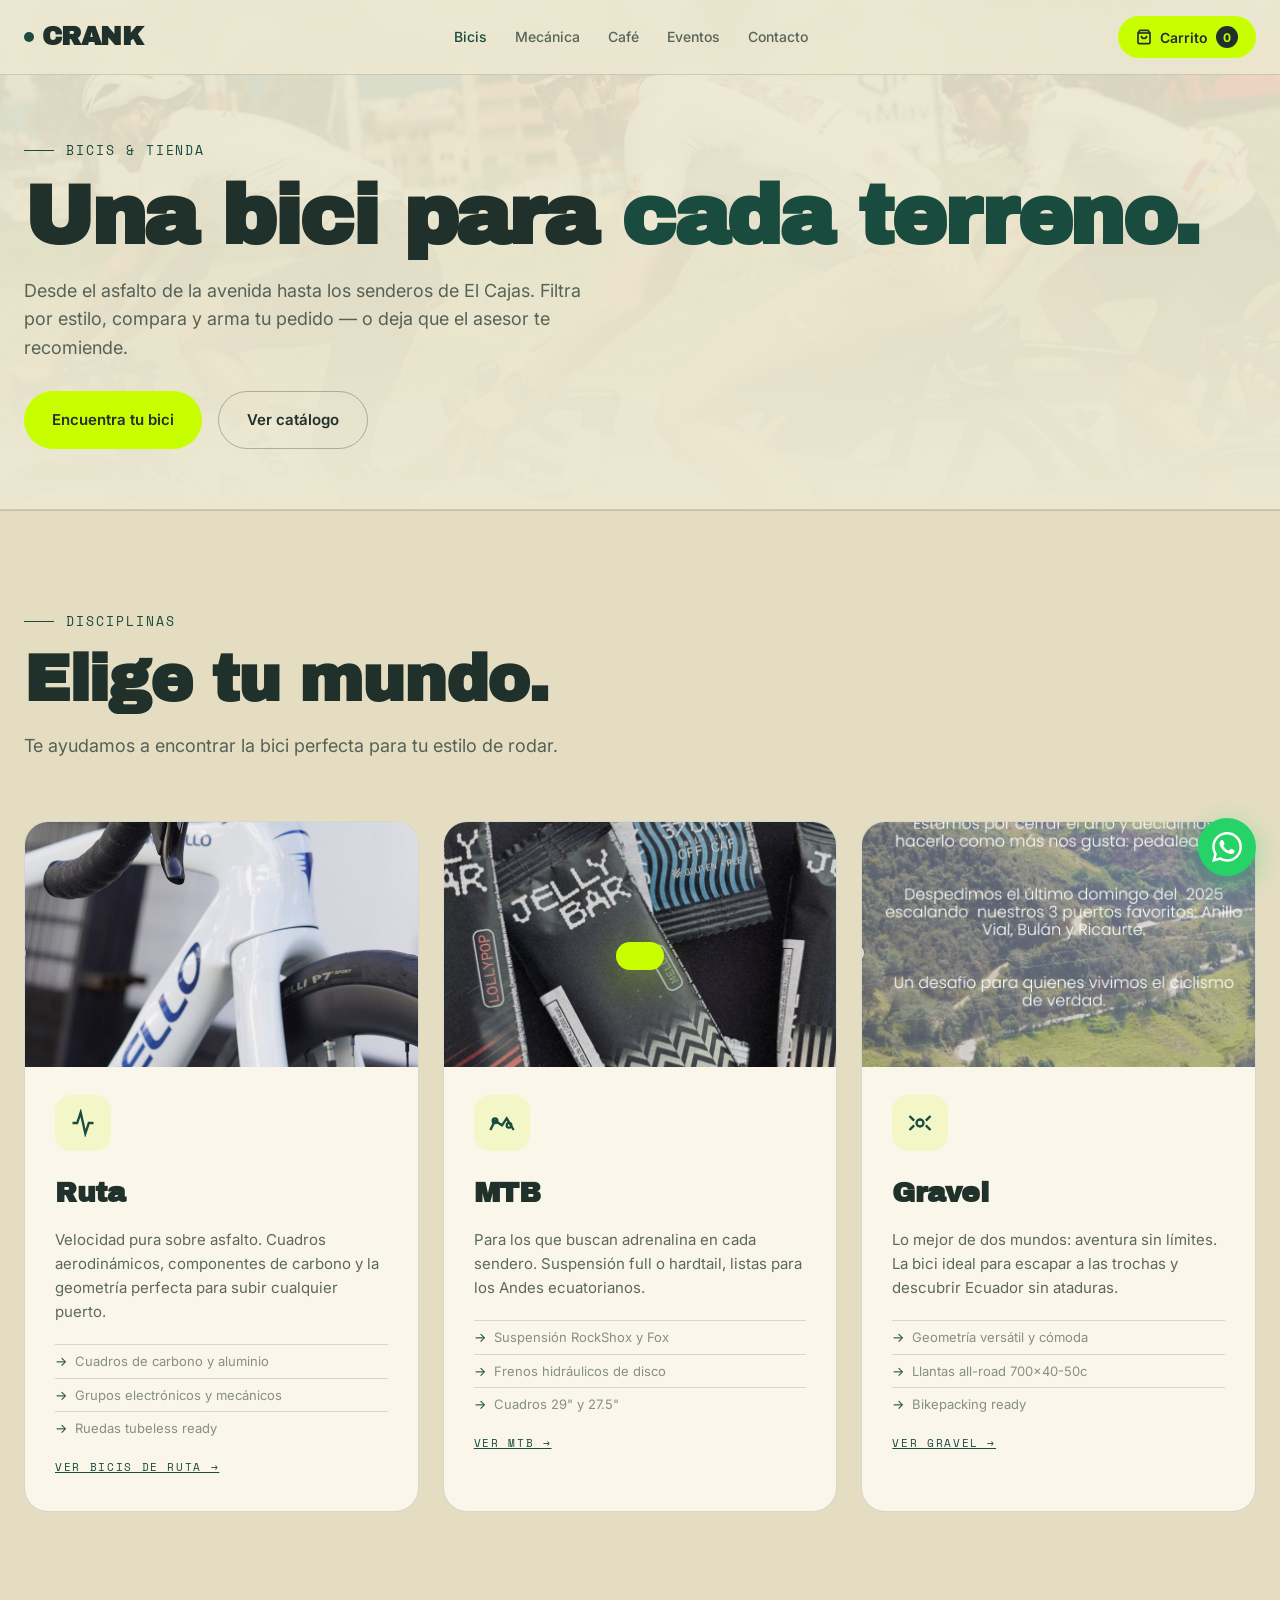
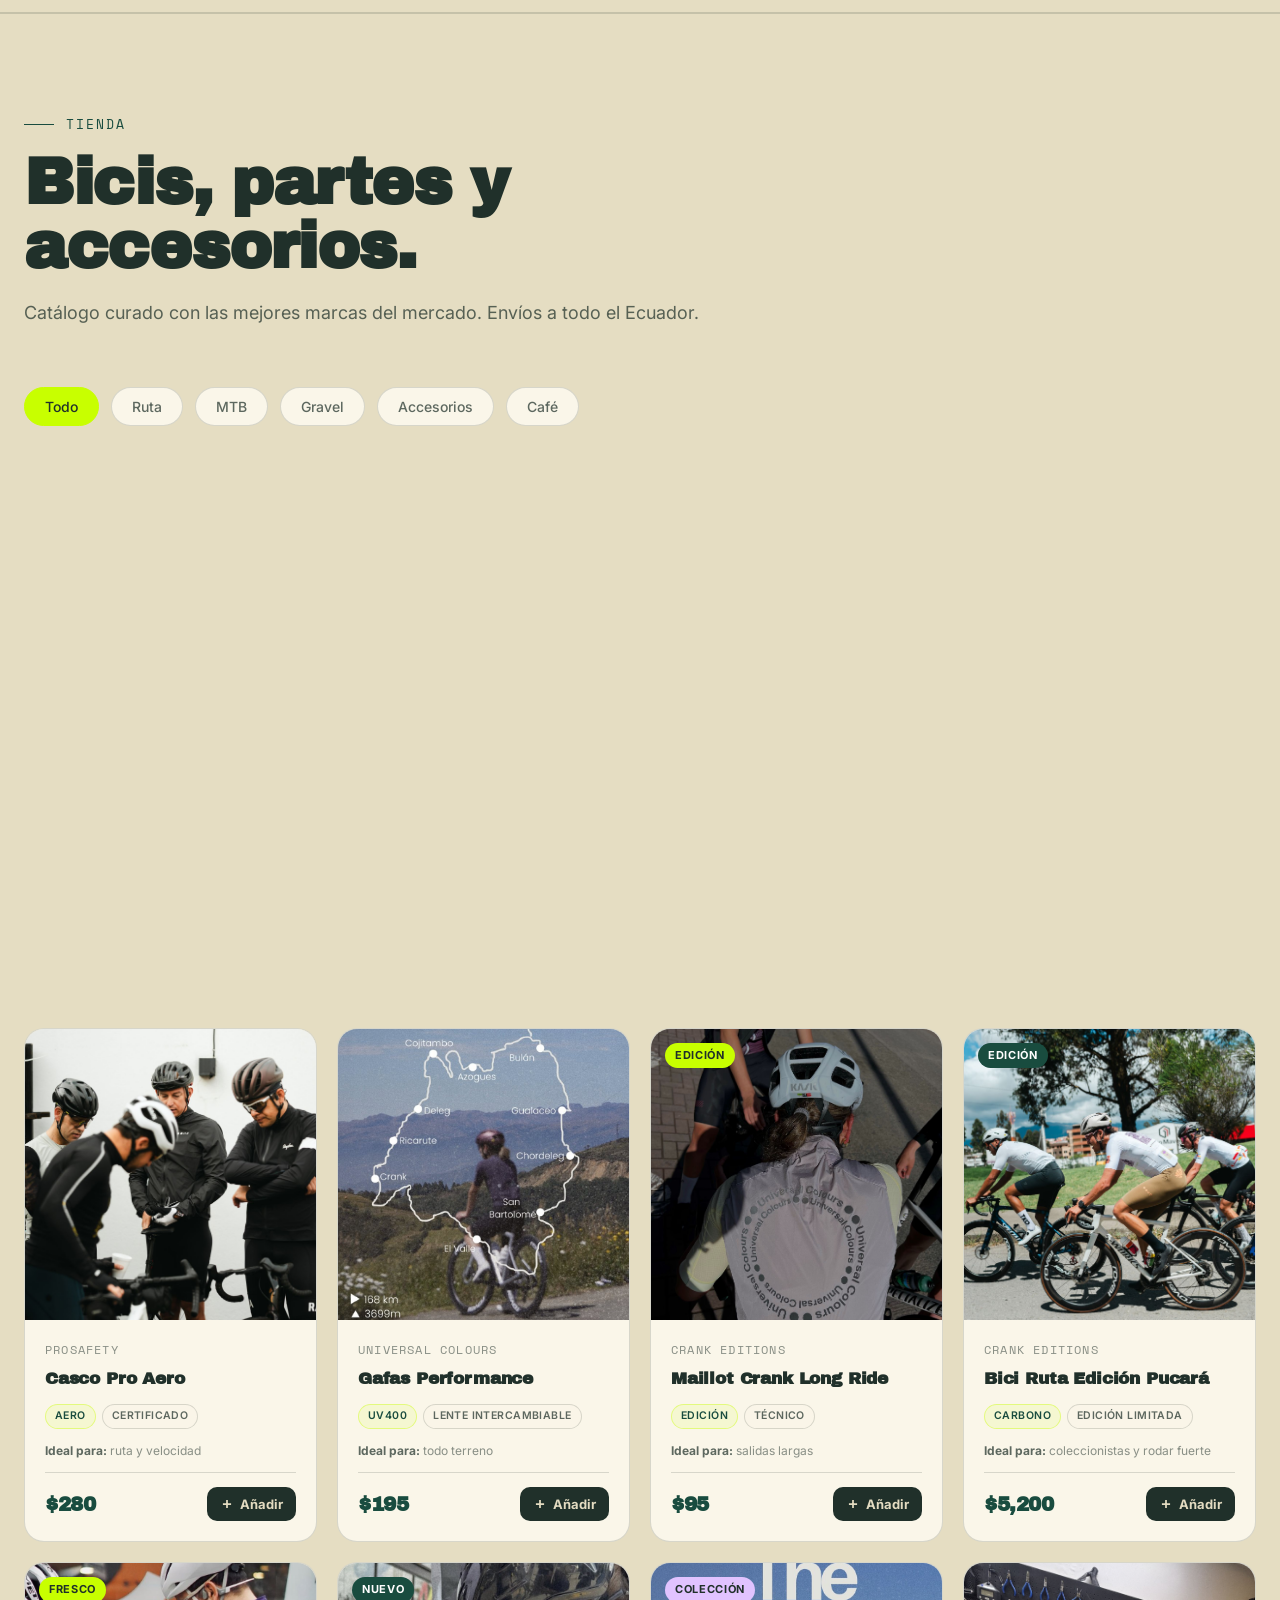
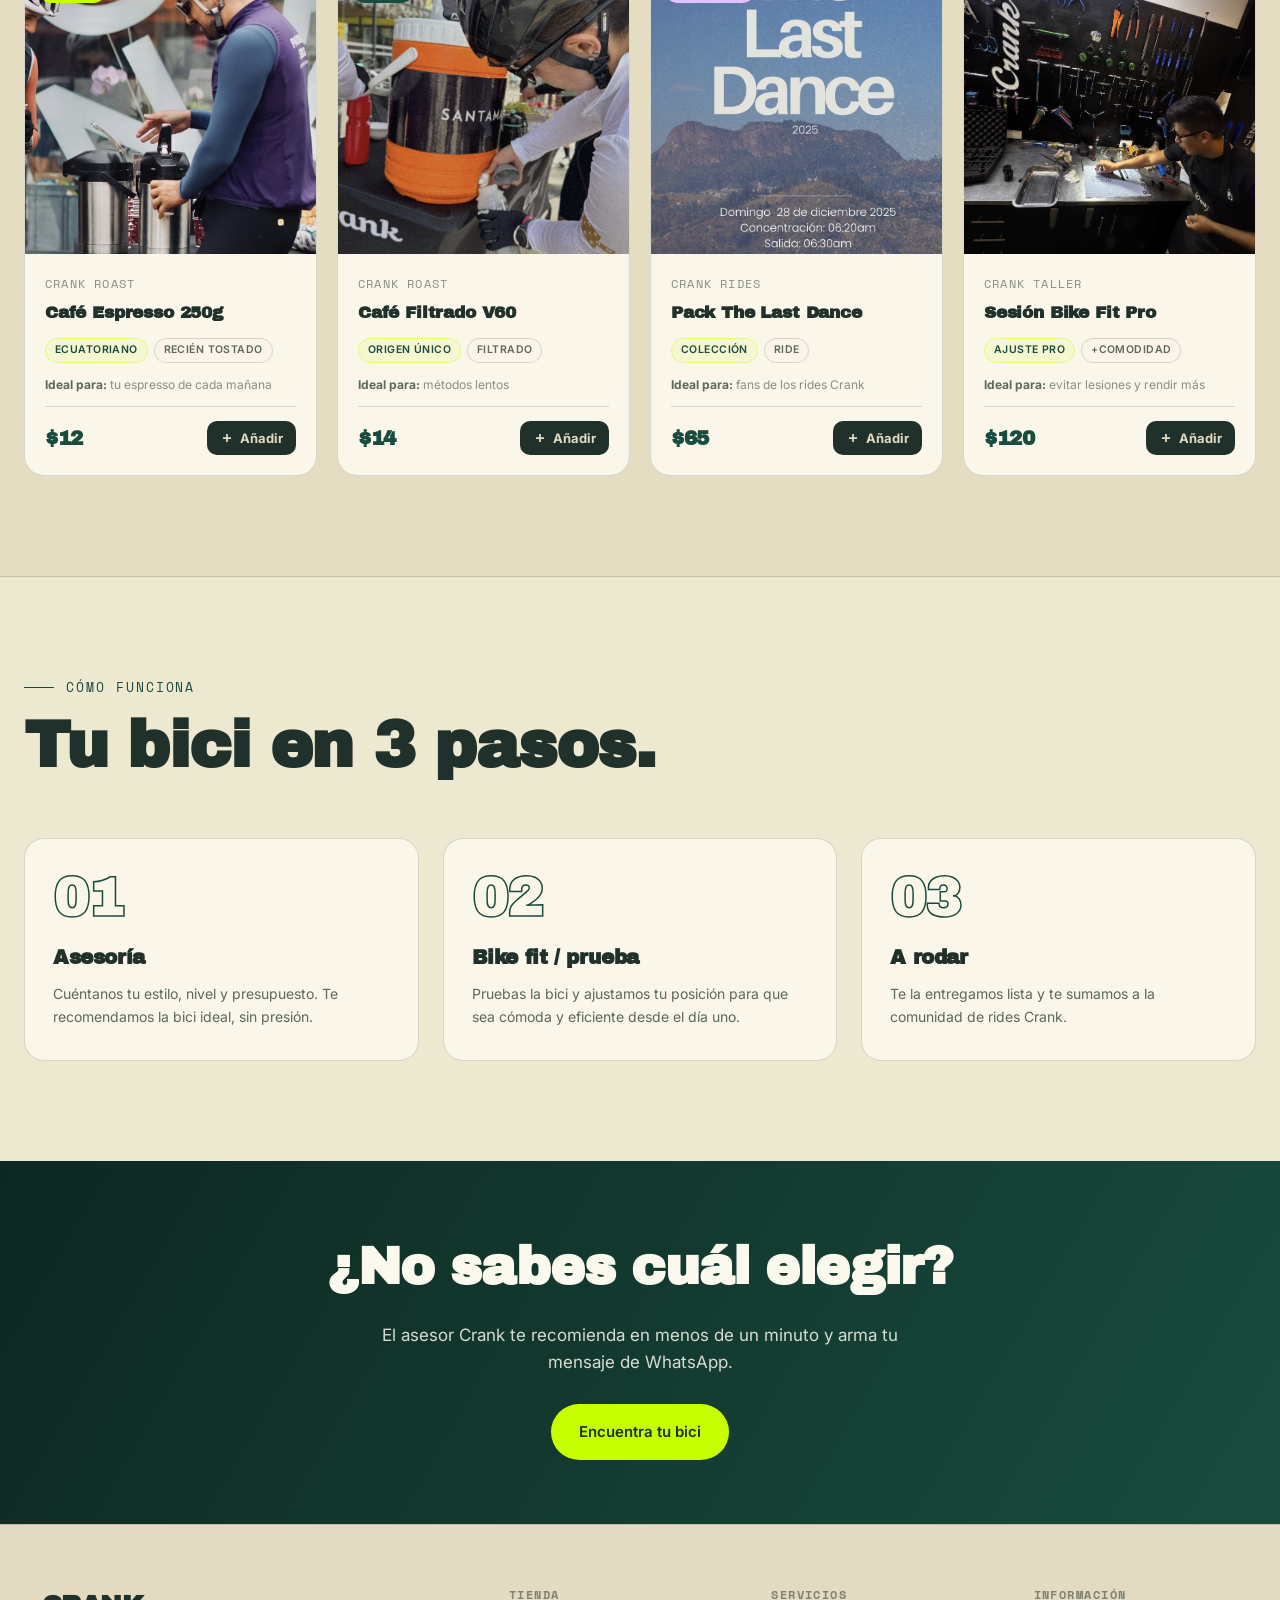
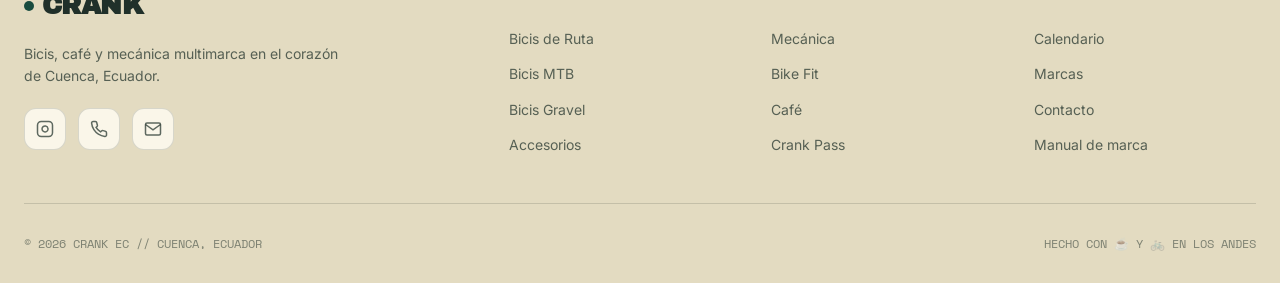
==== commit 135c1f7a: "Portada: hero a pantalla completa con carrusel y pie de foto + fotos reales - index.html: se reempla" ====
--- a/bicis.html
+++ b/bicis.html
@@ -20,7 +20,7 @@
 
 <!-- PAGE HERO -->
 <header class="page-hero">
-  <div class="page-hero-bg" style="background-image:url('img/bike-road.jpg');"></div>
+  <div class="page-hero-bg" style="background-image:url('img/ruta-carrera.jpg');"></div>
   <div class="container">
     <div class="section-eyebrow">Bicis &amp; Tienda</div>
     <h1>Una bici para <span class="accent">cada terreno.</span></h1>
--- a/site.css
+++ b/site.css
@@ -7,30 +7,49 @@
 * { box-sizing: border-box; margin: 0; padding: 0; }
 
 :root {
-  /* Brand palette */
-  --forest: #0D2821;
-  --forest-light: #194C3F;
-  --forest-deep: #071713;
-  --hueso: #F2EAD3;
-  --hueso-light: #FAF6E9;
-  --naranja: #FF5722;
-  --naranja-hover: #FF7043;
-  --lima: #C8FF00;
-  --magenta: #E91E63;
+  /* ===== TIPOGRAFÍA =====================================================
+     Todo el sitio lee estas tres variables. Para cambiar la tipografía
+     de TODA la página, cambia SOLO estas líneas (y el <link> de Google
+     Fonts en el <head> de cada .html si la familia es nueva).
+
+     Opción A (activa) — Archivo 800: grotesca limpia y editorial.
+     Opción B — más carácter:  --font-display: 'Bricolage Grotesque', sans-serif;  --display-weight: 800;
+     Opción C — la anterior:   --font-display: 'Archivo Black', sans-serif;        --display-weight: 400;
+     ===================================================================== */
+  --font-display: 'Archivo', 'Archivo Black', sans-serif;
+  --display-weight: 800;
+  --font-body: 'Inter', -apple-system, BlinkMacSystemFont, sans-serif;
+  --font-mono: 'Space Mono', ui-monospace, monospace;
+
+  /* Tema CLARO / beige. Se conservan los NOMBRES de tokens por compatibilidad,
+     pero --forest* ahora son superficies beige y --hueso* es el texto oscuro. */
+  --forest: #EDE8D0;          /* fondo principal (beige) */
+  --forest-light: #DCD2B2;
+  --forest-deep: #E3DBC1;     /* bandas / inputs / footer (beige más profundo) */
+  --hueso: #20302A;           /* TEXTO oscuro (antes crema) */
+  --hueso-light: #16241E;
+  /* "naranja" se reasigna al verde de marca para textos/íconos de acento
+     (legible sobre beige). Los CTAs ahora usan Lima. Sin naranja en la marca. */
+  --naranja: #194C3F;          /* Forest Light — acento de texto/íconos */
+  --naranja-hover: #0D2821;    /* Forest */
+  --lima: #C8FF00;             /* acento primario · CTAs */
+  --lima-deep: #A8D900;        /* hover de CTAs lima */
+  --magenta: #E1C3FF;          /* Lavanda — acento secundario */
   --carbon: #1A1A1A;
   --asphalt: #3D3D3D;
   --concrete: #737373;
   --offwhite: #FAFAF7;
-  --line: rgba(242,234,211,0.12);
-  --line-strong: rgba(242,234,211,0.22);
+  --cream: #FBF8EE;           /* relleno claro: botones/sellos/segmentos sobre oscuro */
+  --line: rgba(32,48,42,0.16);
+  --line-strong: rgba(32,48,42,0.30);
 
   /* Aliases for easy theme */
   --bg: var(--forest);
-  --bg-soft: #0F2E26;
-  --bg-card: #133A30;
+  --bg-soft: #E5DDC2;
+  --bg-card: #FAF6E9;
   --text: var(--hueso);
-  --text-dim: rgba(242,234,211,0.7);
-  --text-muted: rgba(242,234,211,0.5);
+  --text-dim: rgba(32,48,42,0.72);
+  --text-muted: rgba(32,48,42,0.52);
   --accent: var(--naranja);
   --accent-hover: var(--naranja-hover);
 
@@ -43,7 +62,7 @@
 
 html { scroll-behavior: smooth; }
 body {
-  font-family: 'Inter', -apple-system, BlinkMacSystemFont, sans-serif;
+  font-family: var(--font-body);
   background: var(--bg);
   color: var(--text);
   line-height: 1.6;
@@ -58,7 +77,7 @@
   z-index: 100;
   backdrop-filter: blur(14px);
   -webkit-backdrop-filter: blur(14px);
-  background: rgba(13, 40, 33, 0.85);
+  background: rgba(237, 232, 208, 0.85);
   border-bottom: 1px solid var(--line);
   transition: padding 0.25s ease, background 0.25s ease;
 }
@@ -69,12 +88,12 @@
   transition: padding 0.25s ease;
 }
 /* Header compactado al hacer scroll */
-nav.scrolled { background: rgba(7, 23, 19, 0.92); }
+nav.scrolled { background: rgba(231, 224, 197, 0.95); }
 nav.scrolled .nav-inner { padding: 9px 24px; }
 nav.scrolled .logo { font-size: 22px; }
 
 .logo {
-  font-family: 'Archivo Black', sans-serif;
+  font-family: var(--font-display); font-weight: var(--display-weight); letter-spacing: -0.02em;
   font-size: 26px; letter-spacing: -0.02em;
   color: var(--text);
   text-decoration: none;
@@ -93,8 +112,8 @@
 .nav-links a.active { color: var(--naranja); }
 .nav-right { display: flex; align-items: center; gap: 14px; }
 .nav-cart {
-  background: var(--naranja);
-  color: white;
+  background: var(--lima);
+  color: var(--hueso);
   border: none;
   padding: 10px 18px;
   border-radius: 999px;
@@ -105,9 +124,9 @@
   transition: background 0.2s;
   font-family: inherit;
 }
-.nav-cart:hover { background: var(--naranja-hover); }
+.nav-cart:hover { background: var(--lima-deep); }
 .nav-cart-count {
-  background: white; color: var(--naranja);
+  background: var(--hueso); color: var(--lima);
   border-radius: 999px;
   min-width: 22px; height: 22px;
   display: inline-flex; align-items: center; justify-content: center;
@@ -141,7 +160,7 @@
 .mobile-panel-head { display: flex; justify-content: space-between; align-items: center; margin-bottom: 28px; }
 .mobile-panel a {
   color: var(--hueso); text-decoration: none;
-  font-family: 'Archivo Black', sans-serif;
+  font-family: var(--font-display); font-weight: var(--display-weight); letter-spacing: -0.02em;
   font-size: 22px; padding: 12px 0;
   border-bottom: 1px solid var(--line);
   transition: color 0.2s;
@@ -176,9 +195,9 @@
   content: '';
   position: absolute; inset: 0;
   background: linear-gradient(180deg,
-    rgba(13,40,33,0.5) 0%,
-    rgba(13,40,33,0.85) 60%,
-    rgba(13,40,33,1) 100%);
+    rgba(237,232,208,0.35) 0%,
+    rgba(237,232,208,0.80) 60%,
+    rgba(237,232,208,1) 100%);
 }
 .hero-content {
   position: relative;
@@ -188,8 +207,8 @@
 }
 .hero-tag {
   display: inline-flex; align-items: center; gap: 8px;
-  background: rgba(255, 87, 34, 0.14);
-  border: 1px solid rgba(255, 87, 34, 0.4);
+  background: rgba(200,255,0, 0.14);
+  border: 1px solid rgba(200,255,0, 0.4);
   color: var(--naranja);
   padding: 7px 14px;
   border-radius: 999px;
@@ -204,7 +223,7 @@
   50% { opacity: 0.4; }
 }
 .hero h1 {
-  font-family: 'Archivo Black', sans-serif;
+  font-family: var(--font-display); font-weight: var(--display-weight); letter-spacing: -0.02em;
   font-size: clamp(52px, 8vw, 110px);
   line-height: 0.95;
   letter-spacing: -0.03em;
@@ -231,15 +250,15 @@
   transition: all 0.2s;
   font-family: inherit;
 }
-.btn-primary { background: var(--naranja); color: white; }
-.btn-primary:hover { background: var(--naranja-hover); transform: translateY(-2px); }
+.btn-primary { background: var(--lima); color: var(--hueso); }
+.btn-primary:hover { background: var(--lima-deep); transform: translateY(-2px); }
 .btn-outline {
   background: transparent;
   color: var(--text);
   border: 1px solid var(--line-strong);
 }
 .btn-outline:hover { border-color: var(--naranja); color: var(--naranja); }
-.btn-lima { background: var(--lima); color: var(--forest-deep); }
+.btn-lima { background: var(--lima); color: var(--hueso); }
 .btn-lima:hover { background: #d8ff33; transform: translateY(-2px); }
 
 .hero-visual {
@@ -252,7 +271,7 @@
   border-radius: 24px;
   overflow: hidden;
   border: 1px solid var(--line);
-  box-shadow: 0 30px 80px rgba(0,0,0,0.5), 0 0 60px rgba(255, 87, 34, 0.15);
+  box-shadow: 0 30px 80px rgba(0,0,0,0.5), 0 0 60px rgba(200,255,0, 0.15);
   position: relative;
 }
 .hero-image img {
@@ -268,10 +287,125 @@
   padding: 14px 18px;
   backdrop-filter: blur(10px);
 }
-.stat-badge .num { font-family: 'Archivo Black', sans-serif; font-size: 22px; color: var(--naranja); }
+.stat-badge .num { font-family: var(--font-display); font-weight: var(--display-weight); letter-spacing: -0.02em; font-size: 22px; color: var(--naranja); }
 .stat-badge .label { font-size: 11px; color: var(--text-dim); text-transform: uppercase; letter-spacing: 0.08em; }
 .badge-1 { top: 8%; left: -10px; }
 .badge-2 { bottom: 12%; right: -10px; }
+
+/* ==========================================================================
+   HERO CINEMÁTICO — portada (index.html)
+   Foto a sangre completa + carrusel con crossfade + pie de foto.
+   Las fotos y los textos se definen en HERO_SLIDES (site.js).
+   ========================================================================== */
+.hero-cine {
+  position: relative;
+  min-height: 100vh;
+  min-height: 100svh;
+  overflow: hidden;
+  background: #0D2821;
+  display: flex; flex-direction: column; justify-content: flex-end;
+}
+.hero-slides { position: absolute; inset: 0; z-index: 0; }
+.hero-slide {
+  position: absolute; inset: 0;
+  background-size: cover; background-position: center 45%;
+  opacity: 0;
+  transition: opacity 1.5s ease-in-out;
+  will-change: opacity, transform;
+}
+.hero-slide.is-active { opacity: 1; animation: kenburns 9s ease-out forwards; }
+@keyframes kenburns { from { transform: scale(1.09); } to { transform: scale(1); } }
+
+/* Degradado para que el header blanco y el pie de foto se lean siempre */
+.hero-shade {
+  position: absolute; inset: 0; z-index: 1;
+  background:
+    linear-gradient(180deg,
+      rgba(13,40,33,0.50) 0%,
+      rgba(13,40,33,0.06) 24%,
+      rgba(13,40,33,0.00) 42%,
+      rgba(13,40,33,0.55) 78%,
+      rgba(13,40,33,0.90) 100%);
+}
+
+.hero-foot {
+  position: relative; z-index: 2;
+  width: 100%;
+  padding-top: calc(var(--nav-h) + 60px);
+  padding-bottom: 82px;
+  display: flex; align-items: flex-end; justify-content: space-between;
+  gap: 28px 40px; flex-wrap: wrap;
+}
+
+/* Pie de foto (abajo a la izquierda, como el mockup) */
+.hero-caption { display: flex; flex-direction: column; gap: 8px; max-width: 60%; }
+.hero-cap-title {
+  font-family: var(--font-display); font-weight: var(--display-weight);
+  font-size: clamp(34px, 6vw, 76px);
+  line-height: 0.98; letter-spacing: -0.035em;
+  color: #fff;
+  text-transform: uppercase;
+  text-shadow: 0 2px 26px rgba(0,0,0,0.35);
+}
+.hero-cap-place {
+  font-family: var(--font-mono);
+  font-size: clamp(11px, 1.2vw, 13px);
+  letter-spacing: 0.16em; text-transform: uppercase;
+  color: var(--lima);
+}
+.hero-caption.cap-in .hero-cap-title,
+.hero-caption.cap-in .hero-cap-place { animation: capUp 0.75s cubic-bezier(.2,.7,.3,1) both; }
+.hero-caption.cap-in .hero-cap-place { animation-delay: 0.08s; }
+@keyframes capUp { from { opacity: 0; transform: translateY(14px); } to { opacity: 1; transform: none; } }
+
+/* Botones sobre foto */
+.hero-cine .hero-actions { padding-bottom: 4px; }
+.btn-ghost {
+  background: rgba(255,255,255,0.10);
+  color: #fff;
+  border: 1px solid rgba(255,255,255,0.45);
+  backdrop-filter: blur(6px); -webkit-backdrop-filter: blur(6px);
+}
+.btn-ghost:hover { border-color: var(--lima); color: var(--lima); background: rgba(255,255,255,0.16); }
+
+/* Puntos de navegación */
+.hero-dots {
+  position: absolute; left: 0; right: 0; bottom: 34px; z-index: 3;
+  display: flex; gap: 10px; justify-content: center;
+}
+.hero-dots button {
+  width: 34px; height: 3px; padding: 0; border: none; cursor: pointer;
+  border-radius: 99px; background: rgba(255,255,255,0.38);
+  transition: background 0.3s, width 0.3s;
+}
+.hero-dots button.is-active { background: var(--lima); width: 52px; }
+
+
+/* Header flotando sobre la foto (solo portada, antes de hacer scroll) */
+nav.over-hero {
+  background: transparent;
+  border-bottom-color: transparent;
+  backdrop-filter: none; -webkit-backdrop-filter: none;
+}
+nav.over-hero .logo { color: #fff; }
+nav.over-hero .logo-dot { background: var(--lima); }
+nav.over-hero .nav-links a { color: rgba(255,255,255,0.90); }
+nav.over-hero .nav-links a:hover,
+nav.over-hero .nav-links a.active { color: var(--lima); }
+nav.over-hero .nav-toggle { color: #fff; border-color: rgba(255,255,255,0.45); }
+
+@media (max-width: 820px) {
+  .hero-foot { padding-bottom: 96px; flex-direction: column; align-items: flex-start; }
+  .hero-caption { max-width: 100%; }
+  .hero-cine .hero-actions { width: 100%; }
+  .hero-cine .hero-actions .btn { flex: 1 1 auto; justify-content: center; }
+  .hero-shade { background: linear-gradient(180deg, rgba(13,40,33,0.55) 0%, rgba(13,40,33,0.10) 30%, rgba(13,40,33,0.72) 72%, rgba(13,40,33,0.94) 100%); }
+}
+@media (prefers-reduced-motion: reduce) {
+  .hero-slide.is-active { animation: none; }
+  .hero-caption.cap-in .hero-cap-title,
+  .hero-caption.cap-in .hero-cap-place { animation: none; }
+}
 
 /* Hero secundario para páginas internas (nuevo) */
 .page-hero {
@@ -286,10 +420,10 @@
 }
 .page-hero-bg::after {
   content: ''; position: absolute; inset: 0;
-  background: linear-gradient(180deg, rgba(13,40,33,0.7), rgba(13,40,33,0.98));
+  background: linear-gradient(180deg, rgba(237,232,208,0.55), rgba(237,232,208,0.97));
 }
 .page-hero h1 {
-  font-family: 'Archivo Black', sans-serif;
+  font-family: var(--font-display); font-weight: var(--display-weight); letter-spacing: -0.02em;
   font-size: clamp(40px, 6.5vw, 84px);
   line-height: 0.96; letter-spacing: -0.03em; margin-bottom: 20px;
 }
@@ -308,13 +442,13 @@
   display: flex; gap: 60px;
   white-space: nowrap;
   animation: scroll 30s linear infinite;
-  font-family: 'Archivo Black', sans-serif;
+  font-family: var(--font-display); font-weight: var(--display-weight); letter-spacing: -0.02em;
   font-size: 22px;
-  color: var(--forest-deep);
+  color: var(--hueso);
   letter-spacing: -0.01em;
 }
 .marquee-track span { display: inline-flex; align-items: center; gap: 60px; }
-.marquee-track .dot { width: 12px; height: 12px; background: var(--forest-deep); border-radius: 50%; }
+.marquee-track .dot { width: 12px; height: 12px; background: var(--hueso); border-radius: 50%; }
 @keyframes scroll {
   0% { transform: translateX(0); }
   100% { transform: translateX(-50%); }
@@ -325,7 +459,7 @@
 .section-header { margin-bottom: 60px; max-width: 720px; }
 .section-eyebrow {
   color: var(--naranja);
-  font-family: 'Space Mono', monospace;
+  font-family: var(--font-mono);
   font-size: 13px;
   text-transform: uppercase;
   letter-spacing: 0.15em;
@@ -337,7 +471,7 @@
 }
 .section-eyebrow.center { justify-content: center; }
 .section-title {
-  font-family: 'Archivo Black', sans-serif;
+  font-family: var(--font-display); font-weight: var(--display-weight); letter-spacing: -0.02em;
   font-size: clamp(36px, 5vw, 64px);
   line-height: 1;
   letter-spacing: -0.02em;
@@ -375,14 +509,14 @@
 .discipline-body { padding: 28px 30px 32px; }
 .discipline-icon {
   width: 56px; height: 56px;
-  background: rgba(255, 87, 34, 0.14);
+  background: rgba(200,255,0, 0.14);
   border-radius: 16px;
   display: flex; align-items: center; justify-content: center;
   margin-bottom: 20px;
   color: var(--naranja);
 }
 .discipline h3 {
-  font-family: 'Archivo Black', sans-serif;
+  font-family: var(--font-display); font-weight: var(--display-weight); letter-spacing: -0.02em;
   font-size: 28px;
   margin-bottom: 12px;
   letter-spacing: -0.01em;
@@ -416,9 +550,9 @@
 }
 .filter-btn:hover { color: var(--text); }
 .filter-btn.active {
-  background: var(--naranja);
-  border-color: var(--naranja);
-  color: white;
+  background: var(--lima);
+  border-color: var(--lima);
+  color: var(--hueso);
 }
 .products-grid {
   display: grid;
@@ -456,8 +590,8 @@
   text-transform: uppercase;
   letter-spacing: 0.06em;
 }
-.product-tag.lima { background: var(--lima); color: var(--forest-deep); }
-.product-tag.magenta { background: var(--magenta); color: white; }
+.product-tag.lima { background: var(--lima); color: var(--hueso); }
+.product-tag.magenta { background: var(--magenta); color: var(--hueso); }
 .product-info { padding: 20px; flex: 1; display: flex; flex-direction: column; }
 .product-brand {
   color: var(--text-muted);
@@ -465,10 +599,10 @@
   text-transform: uppercase;
   letter-spacing: 0.1em;
   margin-bottom: 6px;
-  font-family: 'Space Mono', monospace;
+  font-family: var(--font-mono);
 }
 .product-name {
-  font-family: 'Archivo Black', sans-serif;
+  font-family: var(--font-display); font-weight: var(--display-weight); letter-spacing: -0.02em;
   font-size: 17px;
   margin-bottom: 12px;
   letter-spacing: -0.01em;
@@ -484,7 +618,7 @@
   color: var(--text-dim);
   text-transform: uppercase; letter-spacing: 0.04em;
 }
-.pill.accent { color: var(--naranja); border-color: rgba(255,87,34,0.4); background: rgba(255,87,34,0.1); }
+.pill.accent { color: var(--naranja); border-color: rgba(200,255,0,0.4); background: rgba(200,255,0,0.1); }
 .product-ideal { font-size: 12px; color: var(--text-muted); margin-bottom: 12px; }
 .product-ideal strong { color: var(--text-dim); }
 .product-bottom {
@@ -495,11 +629,11 @@
   border-top: 1px solid var(--line);
 }
 .product-price {
-  font-family: 'Archivo Black', sans-serif;
+  font-family: var(--font-display); font-weight: var(--display-weight); letter-spacing: -0.02em;
   font-size: 20px;
   color: var(--naranja);
 }
-.product-price small { font-family: 'Inter', sans-serif; font-size: 11px; color: var(--text-muted); font-weight: 500; display: block; }
+.product-price small { font-family: var(--font-body); font-size: 11px; color: var(--text-muted); font-weight: 500; display: block; }
 .add-cart-btn {
   background: var(--hueso);
   color: var(--forest-deep);
@@ -513,7 +647,7 @@
   display: inline-flex; align-items: center; gap: 6px;
   font-family: inherit;
 }
-.add-cart-btn:hover { background: var(--naranja); color: white; }
+.add-cart-btn:hover { background: var(--lima); color: var(--hueso); }
 
 /* ===== REWARDS ===== */
 #rewards {
@@ -527,7 +661,7 @@
 }
 .rewards-card-visual {
   aspect-ratio: 1;
-  background: var(--carbon);
+  background: var(--bg-card);
   border-radius: 28px;
   border: 1px solid var(--line-strong);
   padding: 36px;
@@ -559,7 +693,7 @@
   margin-bottom: 24px;
 }
 .rewards-circle-text {
-  font-family: 'Archivo Black', sans-serif;
+  font-family: var(--font-display); font-weight: var(--display-weight); letter-spacing: -0.02em;
   font-size: 36px; color: var(--hueso);
   letter-spacing: -0.02em;
 }
@@ -593,7 +727,7 @@
   border-radius: 14px;
 }
 .tier-num {
-  font-family: 'Archivo Black', sans-serif;
+  font-family: var(--font-display); font-weight: var(--display-weight); letter-spacing: -0.02em;
   font-size: 28px;
   color: var(--naranja);
   min-width: 50px;
@@ -632,7 +766,7 @@
   padding: 18px;
 }
 .cafe-feature-num {
-  font-family: 'Archivo Black', sans-serif;
+  font-family: var(--font-display); font-weight: var(--display-weight); letter-spacing: -0.02em;
   font-size: 30px; color: var(--naranja);
   line-height: 1;
 }
@@ -655,7 +789,7 @@
 .service:hover { background: var(--bg-soft); }
 .service-icon { color: var(--naranja); margin-bottom: 16px; }
 .service h4 {
-  font-family: 'Archivo Black', sans-serif;
+  font-family: var(--font-display); font-weight: var(--display-weight); letter-spacing: -0.02em;
   font-size: 19px;
   margin-bottom: 8px;
   letter-spacing: -0.01em;
@@ -664,7 +798,7 @@
 .service p { color: var(--text-dim); font-size: 14px; margin-bottom: 16px; }
 .service-price {
   color: var(--naranja);
-  font-family: 'Space Mono', monospace;
+  font-family: var(--font-mono);
   font-size: 14px; font-weight: 700;
 }
 
@@ -687,7 +821,7 @@
   padding-right: 24px;
 }
 .event-date .day {
-  font-family: 'Archivo Black', sans-serif;
+  font-family: var(--font-display); font-weight: var(--display-weight); letter-spacing: -0.02em;
   font-size: 38px; color: var(--naranja);
   line-height: 1;
 }
@@ -695,10 +829,10 @@
   font-size: 12px; color: var(--text-dim);
   text-transform: uppercase; letter-spacing: 0.1em;
   margin-top: 4px;
-  font-family: 'Space Mono', monospace;
+  font-family: var(--font-mono);
 }
 .event-info h4 {
-  font-family: 'Archivo Black', sans-serif;
+  font-family: var(--font-display); font-weight: var(--display-weight); letter-spacing: -0.02em;
   font-size: 22px;
   color: var(--hueso);
   letter-spacing: -0.01em;
@@ -717,9 +851,9 @@
   text-transform: uppercase;
   letter-spacing: 0.06em;
 }
-.event-tag.ride { background: rgba(255, 87, 34, 0.15); color: var(--naranja); border: 1px solid rgba(255, 87, 34, 0.4); }
+.event-tag.ride { background: rgba(200,255,0, 0.15); color: var(--naranja); border: 1px solid rgba(200,255,0, 0.4); }
 .event-tag.evento { background: rgba(200, 255, 0, 0.12); color: var(--lima); border: 1px solid rgba(200, 255, 0, 0.4); }
-.event-tag.female { background: rgba(233, 30, 99, 0.15); color: var(--magenta); border: 1px solid rgba(233, 30, 99, 0.4); }
+.event-tag.female { background: rgba(225,195,255,0.30); color: var(--hueso); border: 1px solid rgba(225,195,255,0.7); }
 .event-cta a {
   color: var(--hueso); text-decoration: none;
   font-weight: 600; font-size: 14px;
@@ -755,7 +889,7 @@
   margin-bottom: 18px;
 }
 .brand-logomark .uc-logo {
-  font-family: 'Archivo Black', sans-serif;
+  font-family: var(--font-display); font-weight: var(--display-weight); letter-spacing: -0.02em;
   font-size: 22px;
   color: var(--hueso);
   letter-spacing: 0.04em;
@@ -764,7 +898,7 @@
 }
 .brand-logomark .uc-logo small {
   display: block;
-  font-family: 'Space Mono', monospace;
+  font-family: var(--font-mono);
   font-size: 10px;
   color: var(--naranja);
   letter-spacing: 0.18em;
@@ -772,14 +906,14 @@
   font-weight: 700;
 }
 .brand-logomark .oneup-logo {
-  font-family: 'Archivo Black', sans-serif;
+  font-family: var(--font-display); font-weight: var(--display-weight); letter-spacing: -0.02em;
   font-size: 30px;
   color: var(--lima);
   letter-spacing: -0.04em;
   line-height: 1;
 }
 .brand-logomark .oneup-logo span {
-  font-family: 'Inter', sans-serif;
+  font-family: var(--font-body);
   font-weight: 300;
   font-size: 14px;
   color: var(--text-dim);
@@ -789,14 +923,14 @@
 }
 .brand-tag {
   color: var(--naranja);
-  font-family: 'Space Mono', monospace;
+  font-family: var(--font-mono);
   font-size: 11px;
   text-transform: uppercase;
   letter-spacing: 0.15em;
   margin-bottom: 10px;
 }
 .brand h4 {
-  font-family: 'Archivo Black', sans-serif;
+  font-family: var(--font-display); font-weight: var(--display-weight); letter-spacing: -0.02em;
   font-size: 18px;
   color: var(--hueso);
   margin-bottom: 10px;
@@ -804,7 +938,7 @@
 .brand p { color: var(--text-dim); font-size: 13px; }
 .brand-link {
   color: var(--naranja);
-  font-family: 'Space Mono', monospace;
+  font-family: var(--font-mono);
   font-size: 11px;
   text-transform: uppercase;
   letter-spacing: 0.15em;
@@ -859,7 +993,7 @@
   padding: 36px;
 }
 .contact-card h3 {
-  font-family: 'Archivo Black', sans-serif;
+  font-family: var(--font-display); font-weight: var(--display-weight); letter-spacing: -0.02em;
   font-size: 24px;
   margin-bottom: 20px;
   color: var(--hueso);
@@ -872,7 +1006,7 @@
 .contact-row:last-child { border-bottom: none; }
 .contact-icon {
   width: 42px; height: 42px;
-  background: rgba(255, 87, 34, 0.14);
+  background: rgba(200,255,0, 0.14);
   border-radius: 12px;
   display: flex; align-items: center; justify-content: center;
   color: var(--naranja);
@@ -958,8 +1092,8 @@
 .form-submit {
   width: 100%;
   margin-top: 24px;
-  background: var(--naranja);
-  color: white;
+  background: var(--lima);
+  color: var(--hueso);
   border: none;
   padding: 16px;
   border-radius: 12px;
@@ -968,7 +1102,7 @@
   font-family: inherit;
   transition: background 0.2s;
 }
-.form-submit:hover { background: var(--naranja-hover); }
+.form-submit:hover { background: var(--lima-deep); }
 .form-pane { display: none; }
 .form-pane.active { display: block; }
 
@@ -988,7 +1122,7 @@
   letter-spacing: 0.12em;
   color: var(--text-muted);
   margin-bottom: 16px;
-  font-family: 'Space Mono', monospace;
+  font-family: var(--font-mono);
 }
 .footer-col ul { list-style: none; }
 .footer-col ul li { padding: 5px 0; }
@@ -1012,7 +1146,7 @@
   display: flex; justify-content: space-between; align-items: center;
   color: var(--text-muted);
   font-size: 12px;
-  font-family: 'Space Mono', monospace;
+  font-family: var(--font-mono);
 }
 
 /* ===== CART DRAWER ===== */
@@ -1041,7 +1175,7 @@
   border-bottom: 1px solid var(--line);
   display: flex; justify-content: space-between; align-items: center;
 }
-.cart-header h3 { font-family: 'Archivo Black', sans-serif; font-size: 22px; color: var(--hueso); }
+.cart-header h3 { font-family: var(--font-display); font-weight: var(--display-weight); letter-spacing: -0.02em; font-size: 22px; color: var(--hueso); }
 .cart-close {
   background: transparent; border: none;
   color: var(--text); cursor: pointer;
@@ -1063,7 +1197,7 @@
 .cart-item-image img { width: 100%; height: 100%; object-fit: cover; }
 .cart-item-info { flex: 1; }
 .cart-item-name { font-weight: 600; font-size: 14px; margin-bottom: 4px; color: var(--hueso); }
-.cart-item-price { color: var(--naranja); font-weight: 700; font-size: 14px; font-family: 'Space Mono', monospace; }
+.cart-item-price { color: var(--naranja); font-weight: 700; font-size: 14px; font-family: var(--font-mono); }
 .cart-qty { display: flex; align-items: center; gap: 8px; margin-top: 8px; }
 .cart-qty button {
   width: 26px; height: 26px;
@@ -1080,7 +1214,7 @@
 .cart-total {
   display: flex; justify-content: space-between;
   margin-bottom: 14px;
-  font-family: 'Archivo Black', sans-serif;
+  font-family: var(--font-display); font-weight: var(--display-weight); letter-spacing: -0.02em;
   font-size: 22px;
   color: var(--hueso);
 }
@@ -1104,7 +1238,7 @@
 .pay-btn:hover { border-color: var(--naranja); }
 .pay-btn.whatsapp { background: #25D366; color: white; border-color: #25D366; }
 .pay-btn.whatsapp:hover { background: #1ebe5a; }
-.pay-btn.bank { background: var(--lima); color: var(--forest-deep); border-color: var(--lima); }
+.pay-btn.bank { background: var(--lima); color: var(--hueso); border-color: var(--lima); }
 .pay-btn.bank:hover { background: #d8ff33; }
 .pay-btn svg { margin-bottom: 4px; }
 .pay-btn-label { font-size: 12px; opacity: 0.85; font-weight: 500; }
@@ -1114,15 +1248,15 @@
 .toast {
   position: fixed; bottom: 30px; left: 50%;
   transform: translateX(-50%) translateY(100px);
-  background: var(--naranja);
-  color: white;
+  background: var(--lima);
+  color: var(--hueso);
   padding: 14px 24px;
   border-radius: 999px;
   font-weight: 600;
   font-size: 14px;
   z-index: 300;
   transition: transform 0.3s;
-  box-shadow: 0 10px 40px rgba(255, 87, 34, 0.4);
+  box-shadow: 0 10px 40px rgba(200,255,0, 0.4);
 }
 .toast.show { transform: translateX(-50%) translateY(0); }
 
@@ -1145,7 +1279,7 @@
   color: var(--hueso);
   max-height: 90vh; overflow-y: auto;
 }
-.modal h3 { font-family: 'Archivo Black', sans-serif; font-size: 24px; margin-bottom: 8px; }
+.modal h3 { font-family: var(--font-display); font-weight: var(--display-weight); letter-spacing: -0.02em; font-size: 24px; margin-bottom: 8px; }
 .modal p.sub { color: var(--text-dim); font-size: 14px; margin-bottom: 24px; }
 .bank-row {
   display: flex; justify-content: space-between;
@@ -1156,7 +1290,7 @@
 }
 .bank-row:last-of-type { border: none; }
 .bank-row span:first-child { color: var(--text-dim); }
-.bank-row span:nth-child(2) { color: var(--hueso); font-weight: 600; font-family: 'Space Mono', monospace; user-select: all; margin-left: auto; }
+.bank-row span:nth-child(2) { color: var(--hueso); font-weight: 600; font-family: var(--font-mono); user-select: all; margin-left: auto; }
 .bank-row button.copy {
   background: transparent; border: 1px solid var(--line);
   color: var(--text); cursor: pointer;
@@ -1197,7 +1331,7 @@
   padding: 36px 24px; text-align: center;
   border-right: 1px solid var(--line);
 }
-.trust-item .num { font-family: 'Archivo Black', sans-serif; font-size: clamp(32px,4vw,48px); color: var(--naranja); line-height: 1; }
+.trust-item .num { font-family: var(--font-display); font-weight: var(--display-weight); letter-spacing: -0.02em; font-size: clamp(32px,4vw,48px); color: var(--naranja); line-height: 1; }
 .trust-item .label { color: var(--text-dim); font-size: 13px; margin-top: 8px; text-transform: uppercase; letter-spacing: 0.08em; }
 
 /* --- Segmentos "Compra por tu estilo" --- */
@@ -1208,7 +1342,7 @@
   position: relative; overflow: hidden;
   border: 1px solid var(--line); border-radius: 20px;
   min-height: 240px; display: flex; flex-direction: column; justify-content: flex-end;
-  padding: 28px; text-decoration: none; color: var(--hueso);
+  padding: 28px; text-decoration: none; color: var(--cream);
   transition: all 0.3s; background: var(--bg-card);
 }
 .segment img {
@@ -1219,9 +1353,9 @@
 .segment > * { position: relative; z-index: 2; }
 .segment:hover { border-color: var(--naranja); transform: translateY(-4px); }
 .segment:hover img { transform: scale(1.07); opacity: 0.55; }
-.segment .seg-kicker { font-family: 'Space Mono', monospace; font-size: 11px; color: var(--lima); text-transform: uppercase; letter-spacing: 0.14em; margin-bottom: 8px; }
-.segment h3 { font-family: 'Archivo Black', sans-serif; font-size: 26px; letter-spacing: -0.01em; margin-bottom: 6px; }
-.segment p { color: var(--text-dim); font-size: 13px; }
+.segment .seg-kicker { font-family: var(--font-mono); font-size: 11px; color: var(--lima); text-transform: uppercase; letter-spacing: 0.14em; margin-bottom: 8px; }
+.segment h3 { font-family: var(--font-display); font-weight: var(--display-weight); letter-spacing: -0.02em; font-size: 26px; letter-spacing: -0.01em; margin-bottom: 6px; }
+.segment p { color: rgba(251,248,238,0.82); font-size: 13px; }
 .segment .seg-arrow { margin-top: 14px; color: var(--naranja); font-weight: 700; font-size: 14px; display: inline-flex; align-items: center; gap: 6px; }
 
 /* --- Disparadores de intención --- */
@@ -1236,7 +1370,7 @@
   display: flex; flex-direction: column; gap: 10px; text-decoration: none;
 }
 .intent:hover { border-color: var(--naranja); transform: translateY(-3px); background: var(--bg-soft); }
-.intent .intent-icon { width: 44px; height: 44px; border-radius: 12px; background: rgba(255,87,34,0.14); color: var(--naranja); display: flex; align-items: center; justify-content: center; }
+.intent .intent-icon { width: 44px; height: 44px; border-radius: 12px; background: rgba(200,255,0,0.14); color: var(--naranja); display: flex; align-items: center; justify-content: center; }
 .intent strong { font-size: 15px; color: var(--hueso); font-weight: 700; }
 .intent span { font-size: 13px; color: var(--text-dim); }
 
@@ -1244,18 +1378,18 @@
 .process-grid { display: grid; grid-template-columns: repeat(3, 1fr); gap: 24px; }
 .process-step { position: relative; padding: 32px 28px; background: var(--bg-card); border: 1px solid var(--line); border-radius: 20px; }
 .process-step .step-num {
-  font-family: 'Archivo Black', sans-serif; font-size: 54px; line-height: 1;
+  font-family: var(--font-display); font-weight: var(--display-weight); letter-spacing: -0.02em; font-size: 54px; line-height: 1;
   color: transparent; -webkit-text-stroke: 1.5px var(--naranja); margin-bottom: 16px;
 }
-.process-step h4 { font-family: 'Archivo Black', sans-serif; font-size: 20px; color: var(--hueso); margin-bottom: 10px; }
+.process-step h4 { font-family: var(--font-display); font-weight: var(--display-weight); letter-spacing: -0.02em; font-size: 20px; color: var(--hueso); margin-bottom: 10px; }
 .process-step p { color: var(--text-dim); font-size: 14px; }
 
 /* --- Diferenciadores "Por qué Crank" --- */
 .diff-grid { display: grid; grid-template-columns: repeat(3, 1fr); gap: 18px; }
 .diff { background: var(--bg-card); border: 1px solid var(--line); border-radius: 18px; padding: 28px; transition: all 0.3s; }
 .diff:hover { border-color: var(--naranja); transform: translateY(-3px); }
-.diff .diff-icon { width: 50px; height: 50px; border-radius: 14px; background: rgba(255,87,34,0.14); color: var(--naranja); display: flex; align-items: center; justify-content: center; margin-bottom: 18px; }
-.diff h4 { font-family: 'Archivo Black', sans-serif; font-size: 18px; color: var(--hueso); margin-bottom: 8px; }
+.diff .diff-icon { width: 50px; height: 50px; border-radius: 14px; background: rgba(200,255,0,0.14); color: var(--naranja); display: flex; align-items: center; justify-content: center; margin-bottom: 18px; }
+.diff h4 { font-family: var(--font-display); font-weight: var(--display-weight); letter-spacing: -0.02em; font-size: 18px; color: var(--hueso); margin-bottom: 8px; }
 .diff p { color: var(--text-dim); font-size: 14px; }
 
 /* --- Slider antes / después --- */
@@ -1267,7 +1401,7 @@
 .ba-slider img { position: absolute; inset: 0; width: 100%; height: 100%; object-fit: cover; pointer-events: none; }
 .ba-after { clip-path: inset(0 0 0 50%); }
 .ba-label { position: absolute; bottom: 16px; padding: 6px 14px; border-radius: 999px; font-size: 12px; font-weight: 700; text-transform: uppercase; letter-spacing: 0.06em; z-index: 3; }
-.ba-label.before { left: 16px; background: rgba(7,23,19,0.7); color: var(--hueso); border: 1px solid var(--line-strong); }
+.ba-label.before { left: 16px; background: rgba(7,23,19,0.7); color: var(--cream); border: 1px solid rgba(251,248,238,0.3); }
 .ba-label.after { right: 16px; background: var(--naranja); color: white; }
 .ba-handle { position: absolute; top: 0; bottom: 0; left: 50%; width: 3px; background: var(--hueso); z-index: 4; transform: translateX(-50%); cursor: ew-resize; }
 .ba-handle::after {
@@ -1283,19 +1417,19 @@
   background: var(--bg-card); border: 1px solid var(--line-strong);
   border-radius: 999px; padding: 10px 20px; margin-bottom: 28px;
 }
-.rating-badge .stars { color: var(--lima); font-size: 18px; letter-spacing: 2px; }
-.rating-badge .score { font-family: 'Archivo Black', sans-serif; color: var(--hueso); font-size: 16px; }
+.rating-badge .stars { color: var(--naranja); font-size: 18px; letter-spacing: 2px; }
+.rating-badge .score { font-family: var(--font-display); font-weight: var(--display-weight); letter-spacing: -0.02em; color: var(--hueso); font-size: 16px; }
 .rating-badge .count { color: var(--text-dim); font-size: 13px; }
 .testimonials-grid { display: grid; grid-template-columns: repeat(3, 1fr); gap: 18px; }
 .testimonial { background: var(--bg-card); border: 1px solid var(--line); border-radius: 18px; padding: 28px; }
-.testimonial .stars { color: var(--lima); font-size: 14px; letter-spacing: 2px; margin-bottom: 14px; }
+.testimonial .stars { color: var(--naranja); font-size: 14px; letter-spacing: 2px; margin-bottom: 14px; }
 .testimonial p { color: var(--text); font-size: 15px; margin-bottom: 18px; }
 .testimonial .who { display: flex; align-items: center; gap: 12px; }
-.testimonial .avatar { width: 42px; height: 42px; border-radius: 50%; background: var(--naranja); color: white; display: flex; align-items: center; justify-content: center; font-family: 'Archivo Black', sans-serif; font-size: 16px; }
+.testimonial .avatar { width: 42px; height: 42px; border-radius: 50%; background: var(--naranja); color: white; display: flex; align-items: center; justify-content: center; font-family: var(--font-display); font-weight: var(--display-weight); letter-spacing: -0.02em; font-size: 16px; }
 .testimonial .who strong { display: block; font-size: 14px; color: var(--hueso); }
 .testimonial .who span { font-size: 12px; color: var(--text-muted); }
 .placeholder-note {
-  font-family: 'Space Mono', monospace; font-size: 11px; color: var(--lima);
+  font-family: var(--font-mono); font-size: 11px; color: var(--lima);
   background: rgba(200,255,0,0.08); border: 1px dashed rgba(200,255,0,0.4);
   border-radius: 8px; padding: 8px 12px; margin-bottom: 24px; display: inline-block;
 }
@@ -1315,16 +1449,18 @@
 
 /* --- Franjas CTA a todo el ancho --- */
 .cta-band {
-  background: linear-gradient(120deg, var(--naranja), #ff7a3c);
+  background: linear-gradient(120deg, #0D2821, #194C3F);
   padding: 64px 0; text-align: center;
 }
 .cta-band.lima { background: var(--lima); }
-.cta-band.lima h2, .cta-band.lima p { color: var(--forest-deep); }
-.cta-band h2 { font-family: 'Archivo Black', sans-serif; font-size: clamp(30px,4.5vw,52px); color: white; margin-bottom: 14px; letter-spacing: -0.02em; }
-.cta-band p { color: rgba(255,255,255,0.9); font-size: 17px; margin-bottom: 28px; max-width: 560px; margin-left: auto; margin-right: auto; }
-.cta-band .btn { background: var(--forest-deep); color: var(--hueso); }
-.cta-band .btn:hover { background: #04100c; transform: translateY(-2px); }
-.cta-band.lima .btn { background: var(--forest-deep); color: var(--hueso); }
+.cta-band.lima h2, .cta-band.lima p { color: var(--hueso); }
+.cta-band h2 { font-family: var(--font-display); font-weight: var(--display-weight); letter-spacing: -0.02em; font-size: clamp(30px,4.5vw,52px); color: var(--cream); margin-bottom: 14px; letter-spacing: -0.02em; }
+.cta-band p { color: rgba(251,248,238,0.85); font-size: 17px; margin-bottom: 28px; max-width: 560px; margin-left: auto; margin-right: auto; }
+.cta-band .btn { background: var(--lima); color: var(--hueso); }
+.cta-band .btn:hover { background: var(--lima-deep); transform: translateY(-2px); }
+.cta-band.lima .btn { background: #16241E; color: var(--cream); }
+.cta-band.lima .btn:hover { background: #0c1611; transform: translateY(-2px); }
+.cta-band.lima .btn { background: #16241E; color: var(--cream); }
 
 /* --- WhatsApp flotante --- */
 .wa-float {
@@ -1351,9 +1487,9 @@
   max-height: 92vh; overflow-y: auto; padding: 32px;
 }
 .advisor-head { display: flex; justify-content: space-between; align-items: flex-start; margin-bottom: 8px; }
-.advisor-head h3 { font-family: 'Archivo Black', sans-serif; font-size: 24px; color: var(--hueso); }
+.advisor-head h3 { font-family: var(--font-display); font-weight: var(--display-weight); letter-spacing: -0.02em; font-size: 24px; color: var(--hueso); }
 .advisor-progress { height: 5px; background: var(--forest-deep); border-radius: 999px; margin: 18px 0 26px; overflow: hidden; }
-.advisor-progress span { display: block; height: 100%; background: var(--naranja); border-radius: 999px; transition: width 0.3s; }
+.advisor-progress span { display: block; height: 100%; background: var(--lima); border-radius: 999px; transition: width 0.3s; }
 .advisor-step { display: none; }
 .advisor-step.active { display: block; }
 .advisor-step .q { font-size: 13px; color: var(--text-dim); text-transform: uppercase; letter-spacing: 0.08em; margin-bottom: 16px; font-weight: 600; }
@@ -1364,7 +1500,7 @@
   font-size: 14px; font-weight: 600; text-align: left; transition: all 0.2s;
 }
 .opt:hover { border-color: var(--naranja); }
-.opt.selected { border-color: var(--naranja); background: rgba(255,87,34,0.12); color: var(--naranja); }
+.opt.selected { border-color: var(--naranja); background: rgba(200,255,0,0.12); color: var(--naranja); }
 .advisor .form-field { margin-bottom: 14px; }
 .advisor-nav { display: flex; justify-content: space-between; gap: 12px; margin-top: 26px; }
 .advisor-nav button {
@@ -1372,8 +1508,8 @@
   cursor: pointer; font-family: inherit; border: none; transition: all 0.2s;
 }
 .advisor-nav .back { background: var(--bg-card); color: var(--hueso); border: 1px solid var(--line); }
-.advisor-nav .next { background: var(--naranja); color: white; margin-left: auto; }
-.advisor-nav .next:hover { background: var(--naranja-hover); }
+.advisor-nav .next { background: var(--lima); color: var(--hueso); margin-left: auto; }
+.advisor-nav .next:hover { background: var(--lima-deep); }
 .advisor-nav .next:disabled { opacity: 0.4; cursor: not-allowed; }
 
 /* Botón que abre el asesor (reutilizable) */
